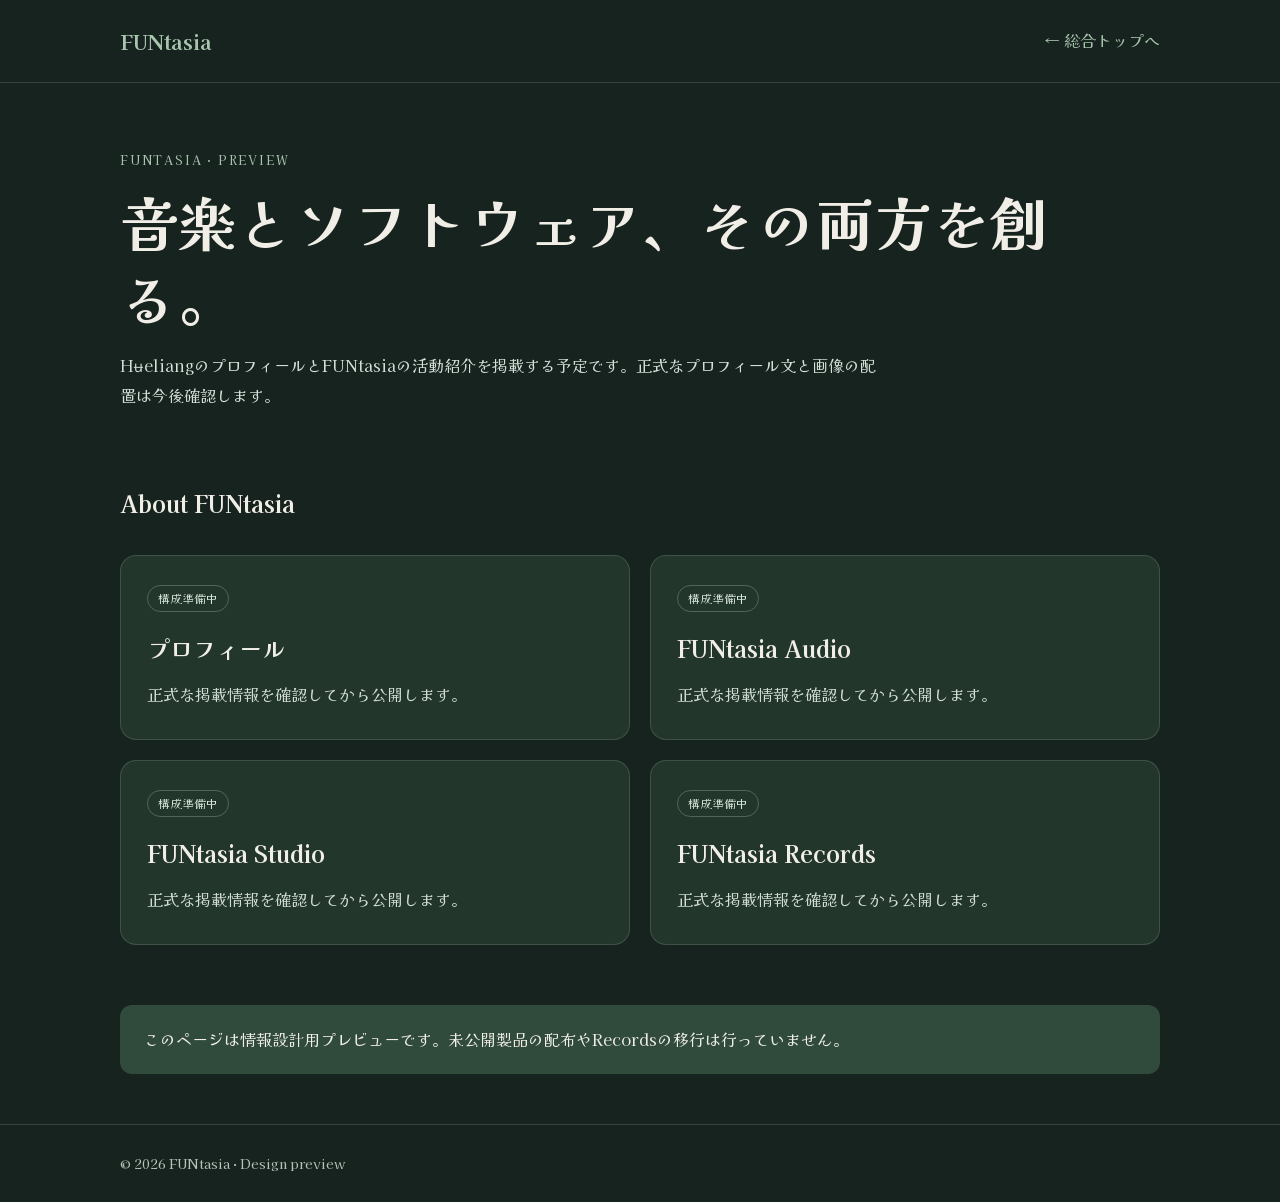
==== about/index.html @ 9b8a4b94 "feat: scaffold about section preview" ====
<!doctype html><html lang="ja"><head><meta charset="utf-8"><meta name="viewport" content="width=device-width,initial-scale=1"><meta name="robots" content="noindex,nofollow"><meta name="theme-color" content="#17231f"><title>About FUNtasia | FUNtasia Preview</title><meta name="description" content="HʉeliangのプロフィールとFUNtasiaの活動紹介を掲載する予定です。正式なプロフィール文と画像の配置は今後確認します。"><link rel="stylesheet" href="../sections.css"></head><body><header class="top"><div class="wrap"><a class="brand" href="../">FUNtasia</a><a class="back" href="../">← 総合トップへ</a></div></header><main class="wrap"><section class="hero"><div class="eyebrow">FUNtasia · Preview</div><h1>音楽とソフトウェア、その両方を創る。</h1><p class="lead">HʉeliangのプロフィールとFUNtasiaの活動紹介を掲載する予定です。正式なプロフィール文と画像の配置は今後確認します。</p></section><section><h2>About FUNtasia</h2><div class="grid"><article class="card"><span class="status">構成準備中</span><h2>プロフィール</h2><p>正式な掲載情報を確認してから公開します。</p></article><article class="card"><span class="status">構成準備中</span><h2>FUNtasia Audio</h2><p>正式な掲載情報を確認してから公開します。</p></article><article class="card"><span class="status">構成準備中</span><h2>FUNtasia Studio</h2><p>正式な掲載情報を確認してから公開します。</p></article><article class="card"><span class="status">構成準備中</span><h2>FUNtasia Records</h2><p>正式な掲載情報を確認してから公開します。</p></article></div></section><aside class="notice">このページは情報設計用プレビューです。未公開製品の配布やRecordsの移行は行っていません。</aside></main><footer class="footer"><div class="wrap">© 2026 FUNtasia · Design preview</div></footer></body></html>
---- sections.css ----
@import url('https://fonts.googleapis.com/css2?family=Kaisei+Opti:wght@400;500;700&display=swap');
:root{color-scheme:dark;--bg:#17231f;--panel:#23362c;--sage:#a8c5ae;--text:#f0eee6}
*{box-sizing:border-box}body{margin:0;background:var(--bg);color:var(--text);font-family:"Kaisei Opti",Georgia,serif;line-height:1.85}a{color:var(--sage)}.wrap{width:min(1040px,calc(100% - 36px));margin:auto}.top{padding:22px 0;border-bottom:1px solid #a8c5ae33}.top .wrap{display:flex;justify-content:space-between;align-items:center;gap:16px;flex-wrap:wrap}.brand{font-weight:700;font-size:1.3rem;text-decoration:none}.back{text-decoration:none}.hero{padding:66px 0 36px}.eyebrow{color:var(--sage);letter-spacing:.15em;text-transform:uppercase;font-size:.75rem}h1{font-size:clamp(2rem,5vw,3.6rem);line-height:1.3;margin:12px 0 18px}h2{font-size:1.45rem}.lead{max-width:760px;color:#d4dfd6}.grid{display:grid;grid-template-columns:repeat(2,minmax(0,1fr));gap:20px;margin:30px 0 60px}.card{background:var(--panel);border:1px solid #a8c5ae33;border-radius:16px;padding:26px;min-height:185px}.card h2{margin:0 0 10px}.card p{margin:0;color:#d1ddd3}.status{display:inline-block;font-size:.72rem;color:#d6e5d8;border:1px solid #a8c5ae55;border-radius:100px;padding:2px 10px;margin-bottom:15px}.notice{padding:20px 24px;background:#304b3c;border-radius:12px;margin-bottom:50px}.footer{padding:26px 0;border-top:1px solid #a8c5ae33;color:#b5c6b9;font-size:.85rem}@media(max-width:650px){.grid{grid-template-columns:1fr}.hero{padding-top:44px}}
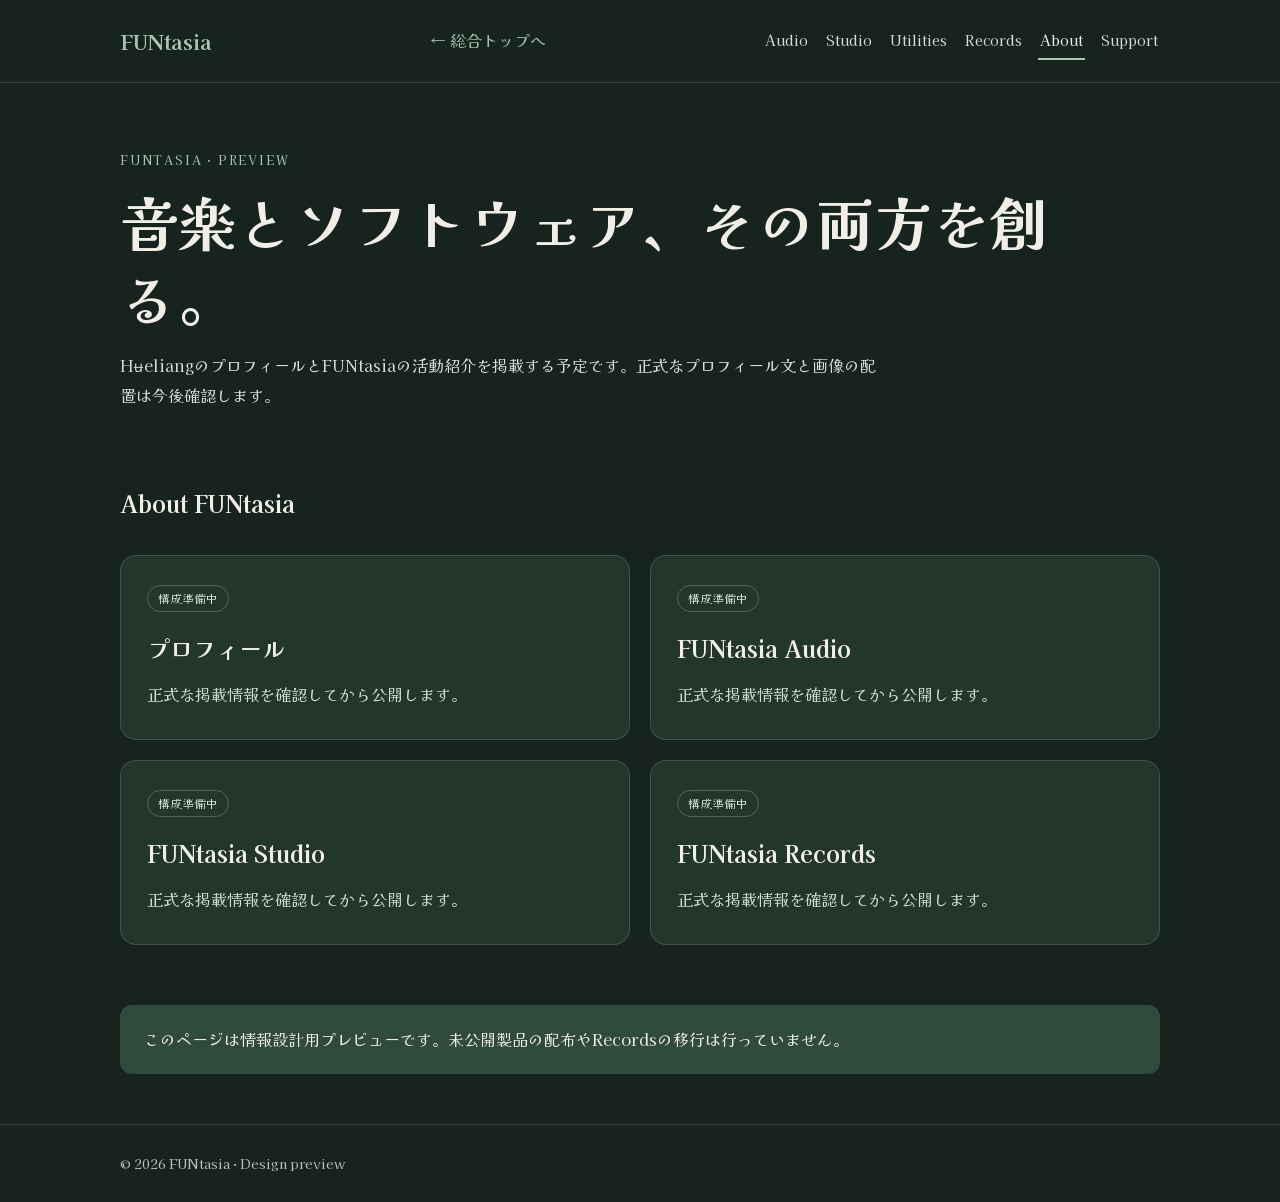
==== commit 05396b50: "feat: add shared navigation to about landing page" ====
--- a/about/index.html
+++ b/about/index.html
@@ -1 +1 @@
-<!doctype html><html lang="ja"><head><meta charset="utf-8"><meta name="viewport" content="width=device-width,initial-scale=1"><meta name="robots" content="noindex,nofollow"><meta name="theme-color" content="#17231f"><title>About FUNtasia | FUNtasia Preview</title><meta name="description" content="HʉeliangのプロフィールとFUNtasiaの活動紹介を掲載する予定です。正式なプロフィール文と画像の配置は今後確認します。"><link rel="stylesheet" href="../sections.css"></head><body><header class="top"><div class="wrap"><a class="brand" href="../">FUNtasia</a><a class="back" href="../">← 総合トップへ</a></div></header><main class="wrap"><section class="hero"><div class="eyebrow">FUNtasia · Preview</div><h1>音楽とソフトウェア、その両方を創る。</h1><p class="lead">HʉeliangのプロフィールとFUNtasiaの活動紹介を掲載する予定です。正式なプロフィール文と画像の配置は今後確認します。</p></section><section><h2>About FUNtasia</h2><div class="grid"><article class="card"><span class="status">構成準備中</span><h2>プロフィール</h2><p>正式な掲載情報を確認してから公開します。</p></article><article class="card"><span class="status">構成準備中</span><h2>FUNtasia Audio</h2><p>正式な掲載情報を確認してから公開します。</p></article><article class="card"><span class="status">構成準備中</span><h2>FUNtasia Studio</h2><p>正式な掲載情報を確認してから公開します。</p></article><article class="card"><span class="status">構成準備中</span><h2>FUNtasia Records</h2><p>正式な掲載情報を確認してから公開します。</p></article></div></section><aside class="notice">このページは情報設計用プレビューです。未公開製品の配布やRecordsの移行は行っていません。</aside></main><footer class="footer"><div class="wrap">© 2026 FUNtasia · Design preview</div></footer></body></html>+<!doctype html><html lang="ja"><head><meta charset="utf-8"><meta name="viewport" content="width=device-width,initial-scale=1"><meta name="robots" content="noindex,nofollow"><meta name="theme-color" content="#17231f"><title>About FUNtasia | FUNtasia Preview</title><meta name="description" content="HʉeliangのプロフィールとFUNtasiaの活動紹介を掲載する予定です。正式なプロフィール文と画像の配置は今後確認します。"><link rel="stylesheet" href="../sections.css"></head><body><header class="top"><div class="wrap"><a class="brand" href="../">FUNtasia</a><a class="back" href="../">← 総合トップへ</a><nav class="site-nav" aria-label="サイト内ナビゲーション"><a href="../catalog/ja/">Audio</a><a href="../studio/">Studio</a><a href="../utilities/">Utilities</a><a href="../records/">Records</a><a href="./" aria-current="page">About</a><a href="../support/">Support</a></nav></div></header><main class="wrap"><section class="hero"><div class="eyebrow">FUNtasia · Preview</div><h1>音楽とソフトウェア、その両方を創る。</h1><p class="lead">HʉeliangのプロフィールとFUNtasiaの活動紹介を掲載する予定です。正式なプロフィール文と画像の配置は今後確認します。</p></section><section><h2>About FUNtasia</h2><div class="grid"><article class="card"><span class="status">構成準備中</span><h2>プロフィール</h2><p>正式な掲載情報を確認してから公開します。</p></article><article class="card"><span class="status">構成準備中</span><h2>FUNtasia Audio</h2><p>正式な掲載情報を確認してから公開します。</p></article><article class="card"><span class="status">構成準備中</span><h2>FUNtasia Studio</h2><p>正式な掲載情報を確認してから公開します。</p></article><article class="card"><span class="status">構成準備中</span><h2>FUNtasia Records</h2><p>正式な掲載情報を確認してから公開します。</p></article></div></section><aside class="notice">このページは情報設計用プレビューです。未公開製品の配布やRecordsの移行は行っていません。</aside></main><footer class="footer"><div class="wrap">© 2026 FUNtasia · Design preview</div></footer></body></html>
--- a/sections.css
+++ b/sections.css
@@ -1,3 +1,6 @@
 @import url('https://fonts.googleapis.com/css2?family=Kaisei+Opti:wght@400;500;700&display=swap');
 :root{color-scheme:dark;--bg:#17231f;--panel:#23362c;--sage:#a8c5ae;--text:#f0eee6}
 *{box-sizing:border-box}body{margin:0;background:var(--bg);color:var(--text);font-family:"Kaisei Opti",Georgia,serif;line-height:1.85}a{color:var(--sage)}.wrap{width:min(1040px,calc(100% - 36px));margin:auto}.top{padding:22px 0;border-bottom:1px solid #a8c5ae33}.top .wrap{display:flex;justify-content:space-between;align-items:center;gap:16px;flex-wrap:wrap}.brand{font-weight:700;font-size:1.3rem;text-decoration:none}.back{text-decoration:none}.hero{padding:66px 0 36px}.eyebrow{color:var(--sage);letter-spacing:.15em;text-transform:uppercase;font-size:.75rem}h1{font-size:clamp(2rem,5vw,3.6rem);line-height:1.3;margin:12px 0 18px}h2{font-size:1.45rem}.lead{max-width:760px;color:#d4dfd6}.grid{display:grid;grid-template-columns:repeat(2,minmax(0,1fr));gap:20px;margin:30px 0 60px}.card{background:var(--panel);border:1px solid #a8c5ae33;border-radius:16px;padding:26px;min-height:185px}.card h2{margin:0 0 10px}.card p{margin:0;color:#d1ddd3}.status{display:inline-block;font-size:.72rem;color:#d6e5d8;border:1px solid #a8c5ae55;border-radius:100px;padding:2px 10px;margin-bottom:15px}.notice{padding:20px 24px;background:#304b3c;border-radius:12px;margin-bottom:50px}.footer{padding:26px 0;border-top:1px solid #a8c5ae33;color:#b5c6b9;font-size:.85rem}@media(max-width:650px){.grid{grid-template-columns:1fr}.hero{padding-top:44px}}
+
+/* Shared section navigation */
+.site-nav{display:flex;flex-wrap:wrap;gap:6px 14px;align-items:center}.site-nav a{color:#d4dfd6;text-decoration:none;font-size:.88rem;padding:5px 2px;border-bottom:2px solid transparent}.site-nav a:hover,.site-nav a:focus-visible{color:#f0eee6;border-bottom-color:#a8c5ae}.site-nav a[aria-current="page"]{color:#f0eee6;border-bottom-color:#a8c5ae}.site-nav a:focus-visible{outline:2px solid #a8c5ae;outline-offset:3px}.top .wrap{row-gap:12px}@media(max-width:700px){.top{padding:14px 0}.top .wrap{align-items:flex-start}.site-nav{width:100%;gap:4px 12px}.site-nav a{font-size:.82rem;padding:6px 0}.back{font-size:.8rem}}
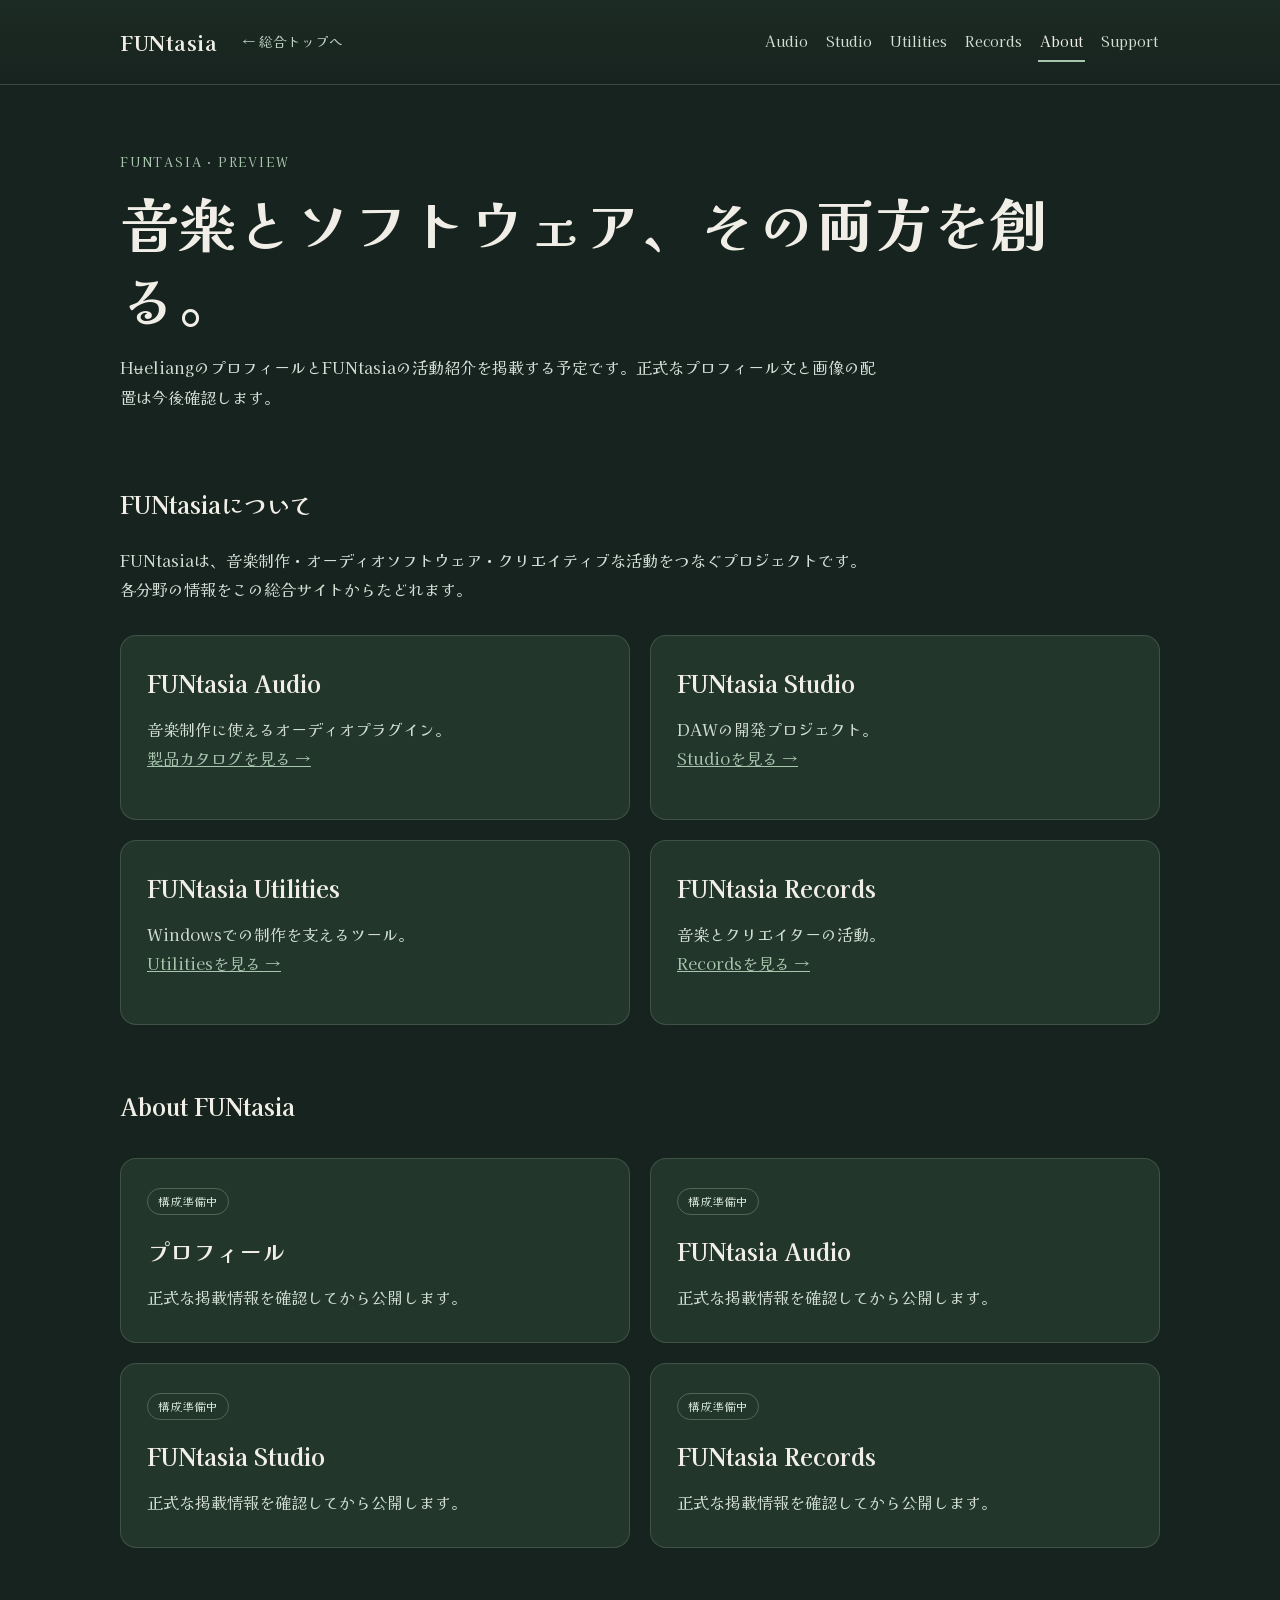
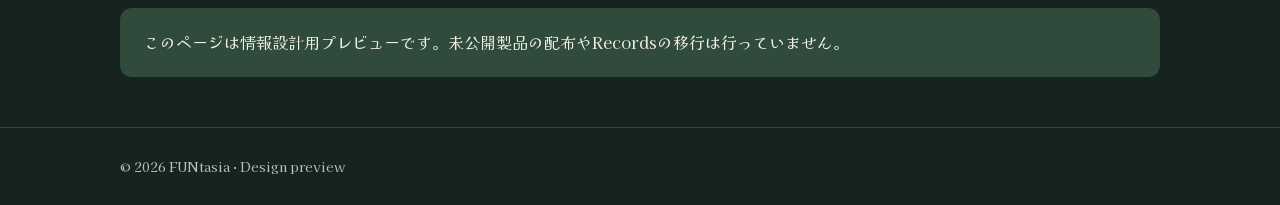
==== commit 22548522: "feat: connect About landing page to FUNtasia divisions" ====
--- a/about/index.html
+++ b/about/index.html
@@ -1 +1 @@
-<!doctype html><html lang="ja"><head><meta charset="utf-8"><meta name="viewport" content="width=device-width,initial-scale=1"><meta name="robots" content="noindex,nofollow"><meta name="theme-color" content="#17231f"><title>About FUNtasia | FUNtasia Preview</title><meta name="description" content="HʉeliangのプロフィールとFUNtasiaの活動紹介を掲載する予定です。正式なプロフィール文と画像の配置は今後確認します。"><link rel="stylesheet" href="../sections.css"></head><body><header class="top"><div class="wrap"><a class="brand" href="../">FUNtasia</a><a class="back" href="../">← 総合トップへ</a><nav class="site-nav" aria-label="サイト内ナビゲーション"><a href="../catalog/ja/">Audio</a><a href="../studio/">Studio</a><a href="../utilities/">Utilities</a><a href="../records/">Records</a><a href="./" aria-current="page">About</a><a href="../support/">Support</a></nav></div></header><main class="wrap"><section class="hero"><div class="eyebrow">FUNtasia · Preview</div><h1>音楽とソフトウェア、その両方を創る。</h1><p class="lead">HʉeliangのプロフィールとFUNtasiaの活動紹介を掲載する予定です。正式なプロフィール文と画像の配置は今後確認します。</p></section><section><h2>About FUNtasia</h2><div class="grid"><article class="card"><span class="status">構成準備中</span><h2>プロフィール</h2><p>正式な掲載情報を確認してから公開します。</p></article><article class="card"><span class="status">構成準備中</span><h2>FUNtasia Audio</h2><p>正式な掲載情報を確認してから公開します。</p></article><article class="card"><span class="status">構成準備中</span><h2>FUNtasia Studio</h2><p>正式な掲載情報を確認してから公開します。</p></article><article class="card"><span class="status">構成準備中</span><h2>FUNtasia Records</h2><p>正式な掲載情報を確認してから公開します。</p></article></div></section><aside class="notice">このページは情報設計用プレビューです。未公開製品の配布やRecordsの移行は行っていません。</aside></main><footer class="footer"><div class="wrap">© 2026 FUNtasia · Design preview</div></footer></body></html>+<!doctype html><html lang="ja"><head><meta charset="utf-8"><meta name="viewport" content="width=device-width,initial-scale=1"><meta name="robots" content="noindex,nofollow"><meta name="theme-color" content="#17231f"><title>About FUNtasia | FUNtasia Preview</title><meta name="description" content="HʉeliangのプロフィールとFUNtasiaの活動紹介を掲載する予定です。正式なプロフィール文と画像の配置は今後確認します。"><link rel="stylesheet" href="../sections.css"></head><body><header class="top"><div class="wrap"><a class="brand" href="../">FUNtasia</a><a class="back" href="../">← 総合トップへ</a><nav class="site-nav" aria-label="サイト内ナビゲーション"><a href="../catalog/ja/">Audio</a><a href="../studio/">Studio</a><a href="../utilities/">Utilities</a><a href="../records/">Records</a><a href="./" aria-current="page">About</a><a href="../support/">Support</a></nav></div></header><main class="wrap"><section class="hero"><div class="eyebrow">FUNtasia · Preview</div><h1>音楽とソフトウェア、その両方を創る。</h1><p class="lead">HʉeliangのプロフィールとFUNtasiaの活動紹介を掲載する予定です。正式なプロフィール文と画像の配置は今後確認します。</p></section><section><h2>FUNtasiaについて</h2><p class="lead">FUNtasiaは、音楽制作・オーディオソフトウェア・クリエイティブな活動をつなぐプロジェクトです。各分野の情報をこの総合サイトからたどれます。</p><div class="grid"><article class="card"><h2>FUNtasia Audio</h2><p>音楽制作に使えるオーディオプラグイン。</p><p><a href="../catalog/ja/">製品カタログを見る →</a></p></article><article class="card"><h2>FUNtasia Studio</h2><p>DAWの開発プロジェクト。</p><p><a href="../studio/">Studioを見る →</a></p></article><article class="card"><h2>FUNtasia Utilities</h2><p>Windowsでの制作を支えるツール。</p><p><a href="../utilities/">Utilitiesを見る →</a></p></article><article class="card"><h2>FUNtasia Records</h2><p>音楽とクリエイターの活動。</p><p><a href="../records/">Recordsを見る →</a></p></article></div></section><section><h2>About FUNtasia</h2><div class="grid"><article class="card"><span class="status">構成準備中</span><h2>プロフィール</h2><p>正式な掲載情報を確認してから公開します。</p></article><article class="card"><span class="status">構成準備中</span><h2>FUNtasia Audio</h2><p>正式な掲載情報を確認してから公開します。</p></article><article class="card"><span class="status">構成準備中</span><h2>FUNtasia Studio</h2><p>正式な掲載情報を確認してから公開します。</p></article><article class="card"><span class="status">構成準備中</span><h2>FUNtasia Records</h2><p>正式な掲載情報を確認してから公開します。</p></article></div></section><aside class="notice">このページは情報設計用プレビューです。未公開製品の配布やRecordsの移行は行っていません。</aside></main><footer class="footer"><div class="wrap">© 2026 FUNtasia · Design preview</div></footer></body></html>
--- a/sections.css
+++ b/sections.css
@@ -4,3 +4,10 @@
 
 /* Shared section navigation */
 .site-nav{display:flex;flex-wrap:wrap;gap:6px 14px;align-items:center}.site-nav a{color:#d4dfd6;text-decoration:none;font-size:.88rem;padding:5px 2px;border-bottom:2px solid transparent}.site-nav a:hover,.site-nav a:focus-visible{color:#f0eee6;border-bottom-color:#a8c5ae}.site-nav a[aria-current="page"]{color:#f0eee6;border-bottom-color:#a8c5ae}.site-nav a:focus-visible{outline:2px solid #a8c5ae;outline-offset:3px}.top .wrap{row-gap:12px}@media(max-width:700px){.top{padding:14px 0}.top .wrap{align-items:flex-start}.site-nav{width:100%;gap:4px 12px}.site-nav a{font-size:.82rem;padding:6px 0}.back{font-size:.8rem}}
+
+/* Consistent touch targets and accessible small-screen navigation */
+.site-nav a{display:inline-flex;align-items:center;min-height:40px;white-space:nowrap}.record-languages a{display:inline-flex;align-items:center;justify-content:center;min-width:34px;min-height:40px}.record-languages a:focus-visible{outline:2px solid var(--sage);outline-offset:2px;border-radius:4px}@media(max-width:700px){.site-nav{gap:2px 12px}.site-nav a{min-height:44px}.top .wrap{flex-direction:column;align-items:stretch}.brand{align-self:flex-start}.back{align-self:flex-start}.record-languages{text-align:left!important}}
+
+/* Refined header hierarchy */
+.top{background:linear-gradient(180deg,#1c2b23 0%,#17231f 100%)}.top .wrap{column-gap:24px}.top .brand{color:var(--text);letter-spacing:.035em;line-height:1.35}.top .brand:hover{color:var(--sage)}.top .back{color:#c1d3c5;font-size:.85rem;transition:color .15s ease}.top .back:hover{color:#fff}.site-nav{margin-left:auto}.site-nav a{transition:color .15s ease,border-color .15s ease}@media(max-width:700px){.site-nav{margin-left:0;border-top:1px solid #a8c5ae22;padding-top:8px}.top .wrap{gap:8px}}
+@media(prefers-reduced-motion:reduce){.top .back,.site-nav a{transition:none}}
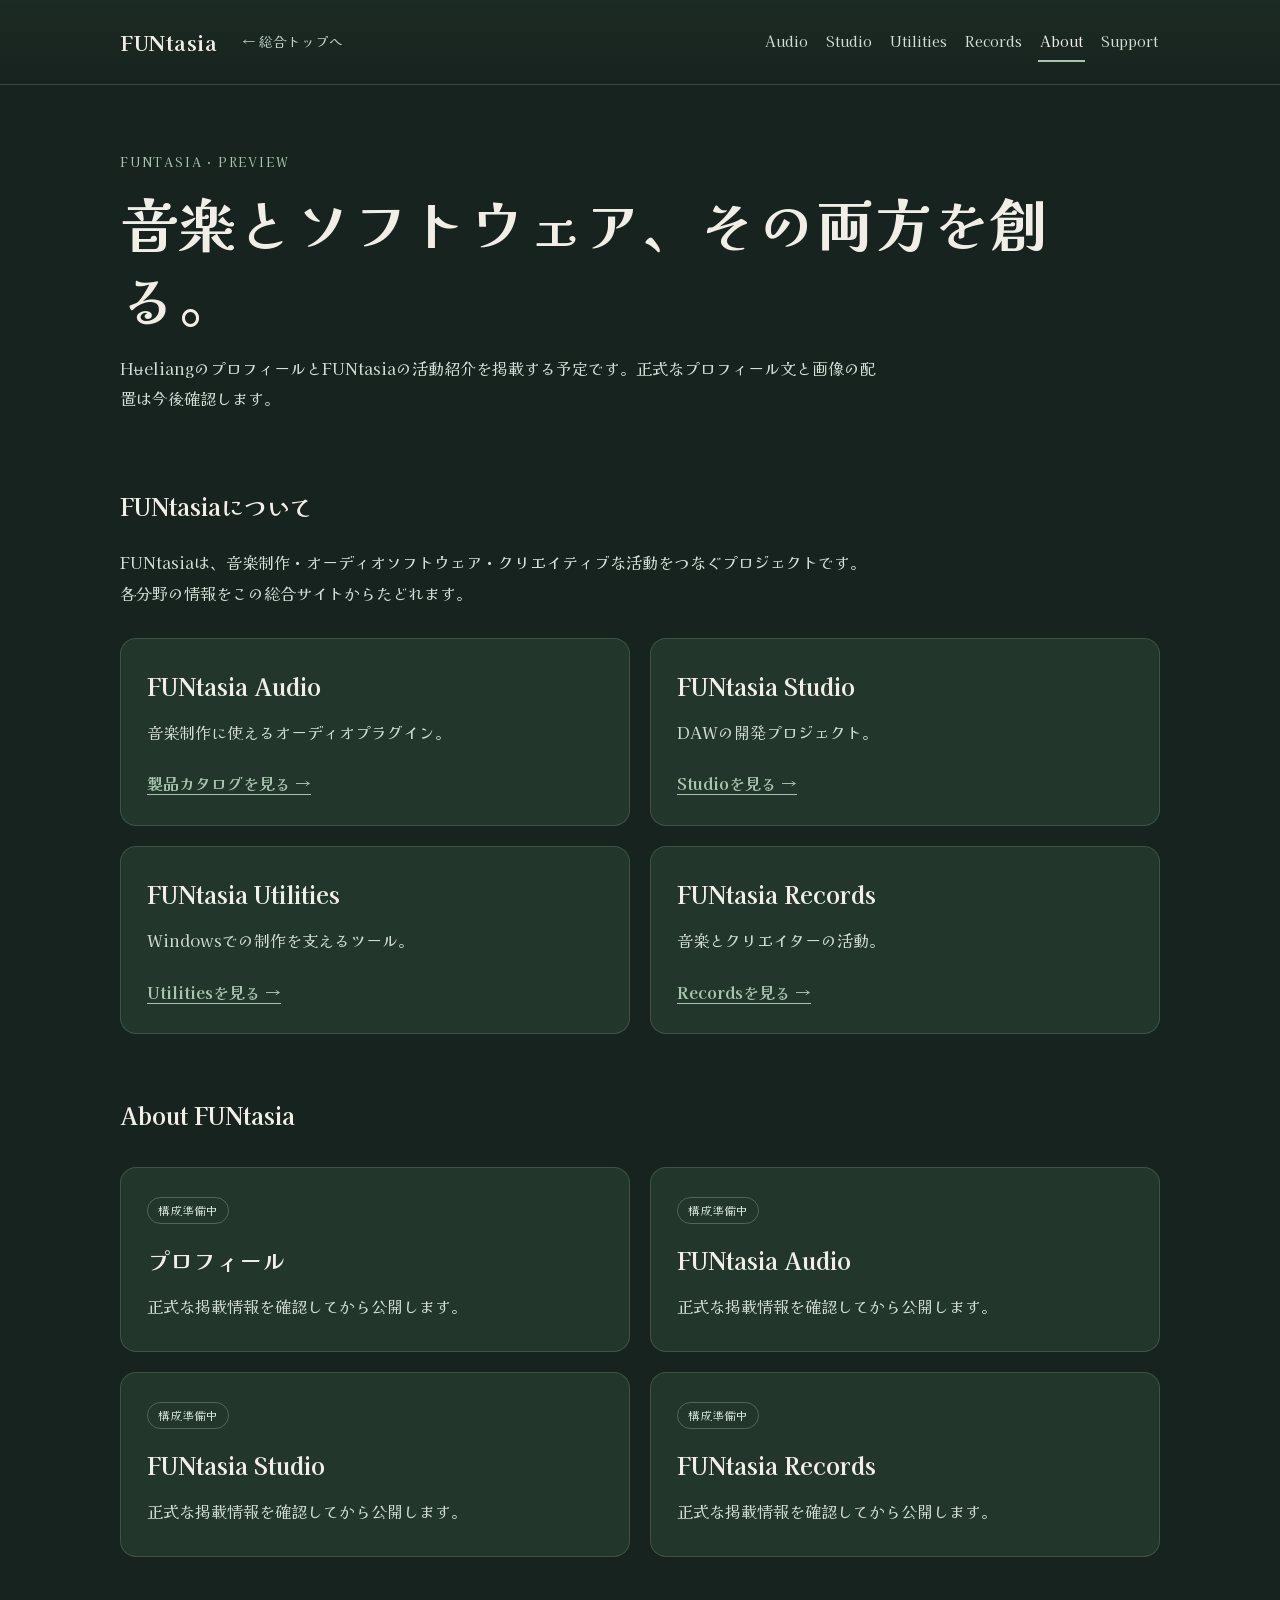
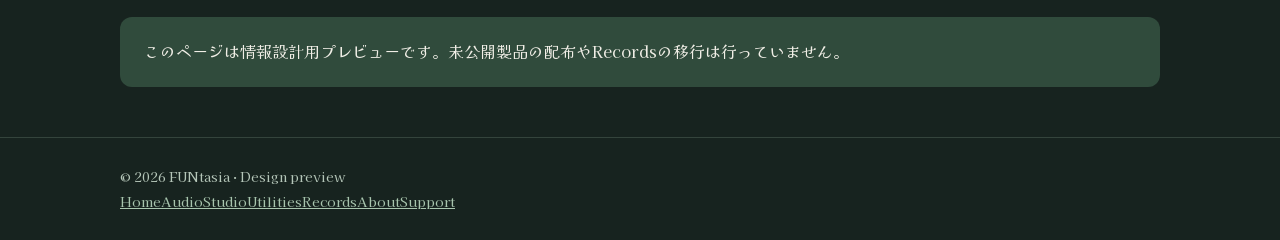
==== commit a1f01470: "feat: add shared footer navigation to about/index.html" ====
--- a/about/index.html
+++ b/about/index.html
@@ -1 +1 @@
-<!doctype html><html lang="ja"><head><meta charset="utf-8"><meta name="viewport" content="width=device-width,initial-scale=1"><meta name="robots" content="noindex,nofollow"><meta name="theme-color" content="#17231f"><title>About FUNtasia | FUNtasia Preview</title><meta name="description" content="HʉeliangのプロフィールとFUNtasiaの活動紹介を掲載する予定です。正式なプロフィール文と画像の配置は今後確認します。"><link rel="stylesheet" href="../sections.css"></head><body><header class="top"><div class="wrap"><a class="brand" href="../">FUNtasia</a><a class="back" href="../">← 総合トップへ</a><nav class="site-nav" aria-label="サイト内ナビゲーション"><a href="../catalog/ja/">Audio</a><a href="../studio/">Studio</a><a href="../utilities/">Utilities</a><a href="../records/">Records</a><a href="./" aria-current="page">About</a><a href="../support/">Support</a></nav></div></header><main class="wrap"><section class="hero"><div class="eyebrow">FUNtasia · Preview</div><h1>音楽とソフトウェア、その両方を創る。</h1><p class="lead">HʉeliangのプロフィールとFUNtasiaの活動紹介を掲載する予定です。正式なプロフィール文と画像の配置は今後確認します。</p></section><section><h2>FUNtasiaについて</h2><p class="lead">FUNtasiaは、音楽制作・オーディオソフトウェア・クリエイティブな活動をつなぐプロジェクトです。各分野の情報をこの総合サイトからたどれます。</p><div class="grid"><article class="card"><h2>FUNtasia Audio</h2><p>音楽制作に使えるオーディオプラグイン。</p><p><a href="../catalog/ja/">製品カタログを見る →</a></p></article><article class="card"><h2>FUNtasia Studio</h2><p>DAWの開発プロジェクト。</p><p><a href="../studio/">Studioを見る →</a></p></article><article class="card"><h2>FUNtasia Utilities</h2><p>Windowsでの制作を支えるツール。</p><p><a href="../utilities/">Utilitiesを見る →</a></p></article><article class="card"><h2>FUNtasia Records</h2><p>音楽とクリエイターの活動。</p><p><a href="../records/">Recordsを見る →</a></p></article></div></section><section><h2>About FUNtasia</h2><div class="grid"><article class="card"><span class="status">構成準備中</span><h2>プロフィール</h2><p>正式な掲載情報を確認してから公開します。</p></article><article class="card"><span class="status">構成準備中</span><h2>FUNtasia Audio</h2><p>正式な掲載情報を確認してから公開します。</p></article><article class="card"><span class="status">構成準備中</span><h2>FUNtasia Studio</h2><p>正式な掲載情報を確認してから公開します。</p></article><article class="card"><span class="status">構成準備中</span><h2>FUNtasia Records</h2><p>正式な掲載情報を確認してから公開します。</p></article></div></section><aside class="notice">このページは情報設計用プレビューです。未公開製品の配布やRecordsの移行は行っていません。</aside></main><footer class="footer"><div class="wrap">© 2026 FUNtasia · Design preview</div></footer></body></html>+<!doctype html><html lang="ja"><head><meta charset="utf-8"><meta name="viewport" content="width=device-width,initial-scale=1"><meta name="robots" content="noindex,nofollow"><meta name="theme-color" content="#17231f"><title>About FUNtasia | FUNtasia Preview</title><meta name="description" content="HʉeliangのプロフィールとFUNtasiaの活動紹介を掲載する予定です。正式なプロフィール文と画像の配置は今後確認します。"><link rel="stylesheet" href="../sections.css"></head><body><header class="top"><div class="wrap"><a class="brand" href="../">FUNtasia</a><a class="back" href="../">← 総合トップへ</a><nav class="site-nav" aria-label="サイト内ナビゲーション"><a href="../catalog/ja/">Audio</a><a href="../studio/">Studio</a><a href="../utilities/">Utilities</a><a href="../records/">Records</a><a href="./" aria-current="page">About</a><a href="../support/">Support</a></nav></div></header><main class="wrap"><section class="hero"><div class="eyebrow">FUNtasia · Preview</div><h1>音楽とソフトウェア、その両方を創る。</h1><p class="lead">HʉeliangのプロフィールとFUNtasiaの活動紹介を掲載する予定です。正式なプロフィール文と画像の配置は今後確認します。</p></section><section><h2>FUNtasiaについて</h2><p class="lead">FUNtasiaは、音楽制作・オーディオソフトウェア・クリエイティブな活動をつなぐプロジェクトです。各分野の情報をこの総合サイトからたどれます。</p><div class="grid"><article class="card"><h2>FUNtasia Audio</h2><p>音楽制作に使えるオーディオプラグイン。</p><p><a href="../catalog/ja/">製品カタログを見る →</a></p></article><article class="card"><h2>FUNtasia Studio</h2><p>DAWの開発プロジェクト。</p><p><a href="../studio/">Studioを見る →</a></p></article><article class="card"><h2>FUNtasia Utilities</h2><p>Windowsでの制作を支えるツール。</p><p><a href="../utilities/">Utilitiesを見る →</a></p></article><article class="card"><h2>FUNtasia Records</h2><p>音楽とクリエイターの活動。</p><p><a href="../records/">Recordsを見る →</a></p></article></div></section><section><h2>About FUNtasia</h2><div class="grid"><article class="card"><span class="status">構成準備中</span><h2>プロフィール</h2><p>正式な掲載情報を確認してから公開します。</p></article><article class="card"><span class="status">構成準備中</span><h2>FUNtasia Audio</h2><p>正式な掲載情報を確認してから公開します。</p></article><article class="card"><span class="status">構成準備中</span><h2>FUNtasia Studio</h2><p>正式な掲載情報を確認してから公開します。</p></article><article class="card"><span class="status">構成準備中</span><h2>FUNtasia Records</h2><p>正式な掲載情報を確認してから公開します。</p></article></div></section><aside class="notice">このページは情報設計用プレビューです。未公開製品の配布やRecordsの移行は行っていません。</aside></main><footer class="footer"><div class="wrap"><div class="footer-inner"><span>© 2026 FUNtasia · Design preview</span><nav class="footer-links" aria-label="Footer navigation"><a href="../">Home</a><a href="../catalog/ja/">Audio</a><a href="../studio/">Studio</a><a href="../utilities/">Utilities</a><a href="../records/">Records</a><a href="../about/">About</a><a href="../support/">Support</a></nav></div></div></footer></body></html>
--- a/sections.css
+++ b/sections.css
@@ -11,3 +11,6 @@
 /* Refined header hierarchy */
 .top{background:linear-gradient(180deg,#1c2b23 0%,#17231f 100%)}.top .wrap{column-gap:24px}.top .brand{color:var(--text);letter-spacing:.035em;line-height:1.35}.top .brand:hover{color:var(--sage)}.top .back{color:#c1d3c5;font-size:.85rem;transition:color .15s ease}.top .back:hover{color:#fff}.site-nav{margin-left:auto}.site-nav a{transition:color .15s ease,border-color .15s ease}@media(max-width:700px){.site-nav{margin-left:0;border-top:1px solid #a8c5ae22;padding-top:8px}.top .wrap{gap:8px}}
 @media(prefers-reduced-motion:reduce){.top .back,.site-nav a{transition:none}}
+
+/* Shared card and link treatment across divisions */
+.card{transition:border-color .16s ease,background-color .16s ease}.card:hover{border-color:#a8c5ae77;background:#293e32}.card a{display:inline-block;margin-top:12px;text-underline-offset:4px;font-weight:700}.card a:hover,.card a:focus-visible{color:#fff}.card a:focus-visible,.brand:focus-visible,.back:focus-visible{outline:2px solid var(--sage);outline-offset:4px;border-radius:3px}.card p+p{margin-top:10px}.grid>.card{min-width:0}.lead{line-height:1.9}@media(max-width:650px){.card{padding:21px;min-height:0}.grid{gap:14px;margin:24px 0 42px}}@media(prefers-reduced-motion:reduce){.card{transition:none}}
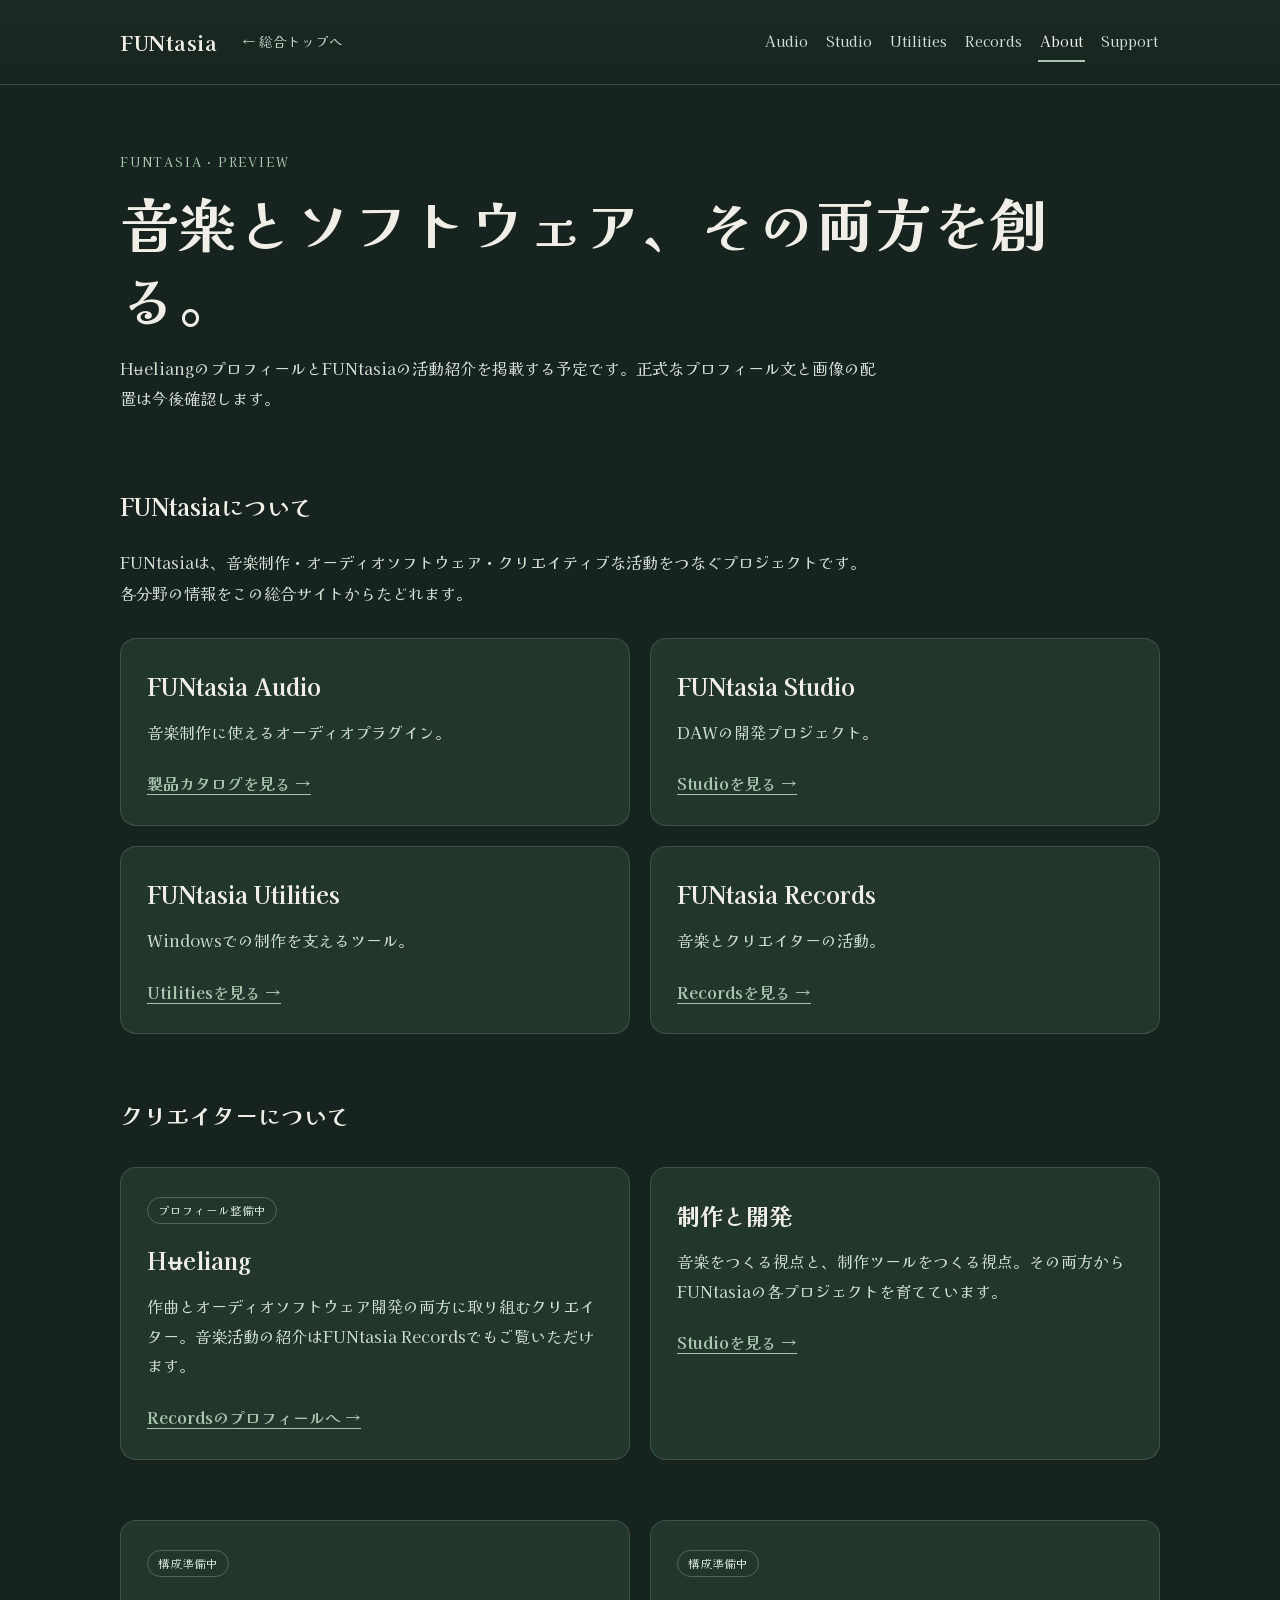
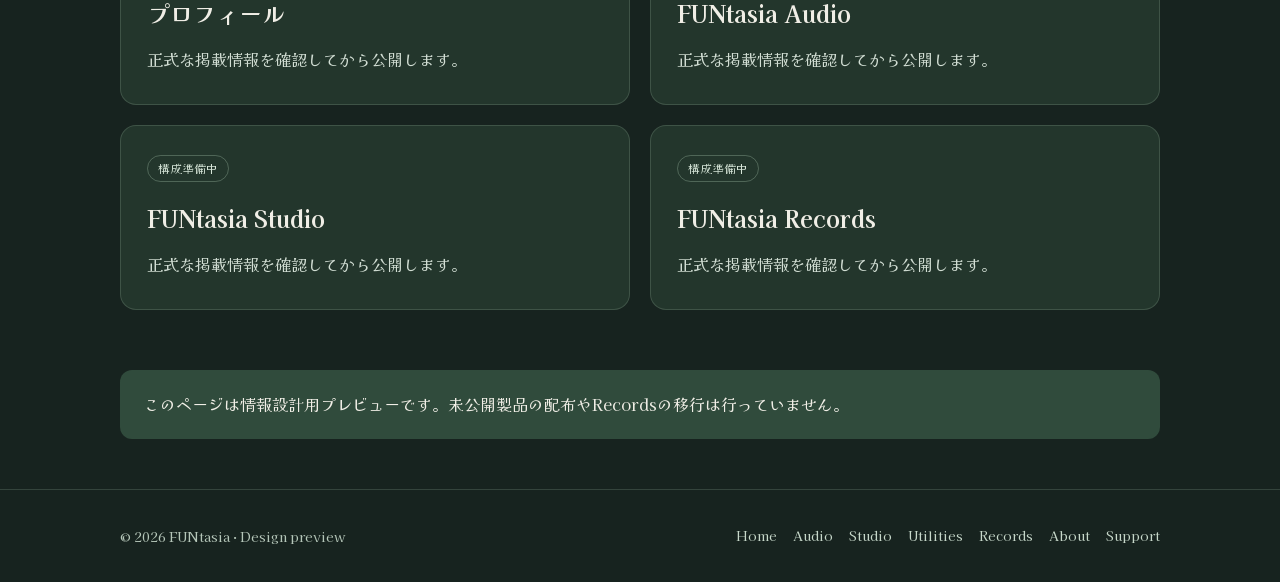
==== commit 834ce3ae: "content: replace generic placeholders with grounded about preview information" ====
--- a/about/index.html
+++ b/about/index.html
@@ -1 +1 @@
-<!doctype html><html lang="ja"><head><meta charset="utf-8"><meta name="viewport" content="width=device-width,initial-scale=1"><meta name="robots" content="noindex,nofollow"><meta name="theme-color" content="#17231f"><title>About FUNtasia | FUNtasia Preview</title><meta name="description" content="HʉeliangのプロフィールとFUNtasiaの活動紹介を掲載する予定です。正式なプロフィール文と画像の配置は今後確認します。"><link rel="stylesheet" href="../sections.css"></head><body><header class="top"><div class="wrap"><a class="brand" href="../">FUNtasia</a><a class="back" href="../">← 総合トップへ</a><nav class="site-nav" aria-label="サイト内ナビゲーション"><a href="../catalog/ja/">Audio</a><a href="../studio/">Studio</a><a href="../utilities/">Utilities</a><a href="../records/">Records</a><a href="./" aria-current="page">About</a><a href="../support/">Support</a></nav></div></header><main class="wrap"><section class="hero"><div class="eyebrow">FUNtasia · Preview</div><h1>音楽とソフトウェア、その両方を創る。</h1><p class="lead">HʉeliangのプロフィールとFUNtasiaの活動紹介を掲載する予定です。正式なプロフィール文と画像の配置は今後確認します。</p></section><section><h2>FUNtasiaについて</h2><p class="lead">FUNtasiaは、音楽制作・オーディオソフトウェア・クリエイティブな活動をつなぐプロジェクトです。各分野の情報をこの総合サイトからたどれます。</p><div class="grid"><article class="card"><h2>FUNtasia Audio</h2><p>音楽制作に使えるオーディオプラグイン。</p><p><a href="../catalog/ja/">製品カタログを見る →</a></p></article><article class="card"><h2>FUNtasia Studio</h2><p>DAWの開発プロジェクト。</p><p><a href="../studio/">Studioを見る →</a></p></article><article class="card"><h2>FUNtasia Utilities</h2><p>Windowsでの制作を支えるツール。</p><p><a href="../utilities/">Utilitiesを見る →</a></p></article><article class="card"><h2>FUNtasia Records</h2><p>音楽とクリエイターの活動。</p><p><a href="../records/">Recordsを見る →</a></p></article></div></section><section><h2>About FUNtasia</h2><div class="grid"><article class="card"><span class="status">構成準備中</span><h2>プロフィール</h2><p>正式な掲載情報を確認してから公開します。</p></article><article class="card"><span class="status">構成準備中</span><h2>FUNtasia Audio</h2><p>正式な掲載情報を確認してから公開します。</p></article><article class="card"><span class="status">構成準備中</span><h2>FUNtasia Studio</h2><p>正式な掲載情報を確認してから公開します。</p></article><article class="card"><span class="status">構成準備中</span><h2>FUNtasia Records</h2><p>正式な掲載情報を確認してから公開します。</p></article></div></section><aside class="notice">このページは情報設計用プレビューです。未公開製品の配布やRecordsの移行は行っていません。</aside></main><footer class="footer"><div class="wrap"><div class="footer-inner"><span>© 2026 FUNtasia · Design preview</span><nav class="footer-links" aria-label="Footer navigation"><a href="../">Home</a><a href="../catalog/ja/">Audio</a><a href="../studio/">Studio</a><a href="../utilities/">Utilities</a><a href="../records/">Records</a><a href="../about/">About</a><a href="../support/">Support</a></nav></div></div></footer></body></html>+<!doctype html><html lang="ja"><head><meta charset="utf-8"><meta name="viewport" content="width=device-width,initial-scale=1"><meta name="robots" content="noindex,nofollow"><meta name="theme-color" content="#17231f"><title>About FUNtasia | FUNtasia Preview</title><meta name="description" content="HʉeliangのプロフィールとFUNtasiaの活動紹介を掲載する予定です。正式なプロフィール文と画像の配置は今後確認します。"><link rel="stylesheet" href="../sections.css"></head><body><header class="top"><div class="wrap"><a class="brand" href="../">FUNtasia</a><a class="back" href="../">← 総合トップへ</a><nav class="site-nav" aria-label="サイト内ナビゲーション"><a href="../catalog/ja/">Audio</a><a href="../studio/">Studio</a><a href="../utilities/">Utilities</a><a href="../records/">Records</a><a href="./" aria-current="page">About</a><a href="../support/">Support</a></nav></div></header><main class="wrap"><section class="hero"><div class="eyebrow">FUNtasia · Preview</div><h1>音楽とソフトウェア、その両方を創る。</h1><p class="lead">HʉeliangのプロフィールとFUNtasiaの活動紹介を掲載する予定です。正式なプロフィール文と画像の配置は今後確認します。</p></section><section><h2>FUNtasiaについて</h2><p class="lead">FUNtasiaは、音楽制作・オーディオソフトウェア・クリエイティブな活動をつなぐプロジェクトです。各分野の情報をこの総合サイトからたどれます。</p><div class="grid"><article class="card"><h2>FUNtasia Audio</h2><p>音楽制作に使えるオーディオプラグイン。</p><p><a href="../catalog/ja/">製品カタログを見る →</a></p></article><article class="card"><h2>FUNtasia Studio</h2><p>DAWの開発プロジェクト。</p><p><a href="../studio/">Studioを見る →</a></p></article><article class="card"><h2>FUNtasia Utilities</h2><p>Windowsでの制作を支えるツール。</p><p><a href="../utilities/">Utilitiesを見る →</a></p></article><article class="card"><h2>FUNtasia Records</h2><p>音楽とクリエイターの活動。</p><p><a href="../records/">Recordsを見る →</a></p></article></div></section><section><h2>クリエイターについて</h2><div class="grid"><article class="card"><span class="status">プロフィール整備中</span><h2>Hʉeliang</h2><p>作曲とオーディオソフトウェア開発の両方に取り組むクリエイター。音楽活動の紹介はFUNtasia Recordsでもご覧いただけます。</p><p><a href="../records/">Recordsのプロフィールへ →</a></p></article><article class="card"><h2>制作と開発</h2><p>音楽をつくる視点と、制作ツールをつくる視点。その両方からFUNtasiaの各プロジェクトを育てています。</p><p><a href="../studio/">Studioを見る →</a></p></article></div></section><div class="grid"><article class="card"><span class="status">構成準備中</span><h2>プロフィール</h2><p>正式な掲載情報を確認してから公開します。</p></article><article class="card"><span class="status">構成準備中</span><h2>FUNtasia Audio</h2><p>正式な掲載情報を確認してから公開します。</p></article><article class="card"><span class="status">構成準備中</span><h2>FUNtasia Studio</h2><p>正式な掲載情報を確認してから公開します。</p></article><article class="card"><span class="status">構成準備中</span><h2>FUNtasia Records</h2><p>正式な掲載情報を確認してから公開します。</p></article></div></section><aside class="notice">このページは情報設計用プレビューです。未公開製品の配布やRecordsの移行は行っていません。</aside></main><footer class="footer"><div class="wrap"><div class="footer-inner"><span>© 2026 FUNtasia · Design preview</span><nav class="footer-links" aria-label="Footer navigation"><a href="../">Home</a><a href="../catalog/ja/">Audio</a><a href="../studio/">Studio</a><a href="../utilities/">Utilities</a><a href="../records/">Records</a><a href="../about/">About</a><a href="../support/">Support</a></nav></div></div></footer></body></html>
--- a/sections.css
+++ b/sections.css
@@ -14,3 +14,6 @@
 
 /* Shared card and link treatment across divisions */
 .card{transition:border-color .16s ease,background-color .16s ease}.card:hover{border-color:#a8c5ae77;background:#293e32}.card a{display:inline-block;margin-top:12px;text-underline-offset:4px;font-weight:700}.card a:hover,.card a:focus-visible{color:#fff}.card a:focus-visible,.brand:focus-visible,.back:focus-visible{outline:2px solid var(--sage);outline-offset:4px;border-radius:3px}.card p+p{margin-top:10px}.grid>.card{min-width:0}.lead{line-height:1.9}@media(max-width:650px){.card{padding:21px;min-height:0}.grid{gap:14px;margin:24px 0 42px}}@media(prefers-reduced-motion:reduce){.card{transition:none}}
+
+/* Shared responsive footer navigation */
+.footer-inner{display:flex;justify-content:space-between;align-items:center;flex-wrap:wrap;gap:12px 24px}.footer-links{display:flex;align-items:center;flex-wrap:wrap;gap:4px 16px}.footer-links a{color:#c7d8ca;text-decoration:none;display:inline-flex;align-items:center;min-height:40px;font-size:.82rem}.footer-links a:hover{text-decoration:underline;color:#fff}.footer-links a:focus-visible{outline:2px solid var(--sage);outline-offset:3px;border-radius:3px}@media(max-width:650px){.footer-inner{align-items:flex-start;flex-direction:column}.footer-links{gap:2px 14px}.footer-links a{min-height:44px}}
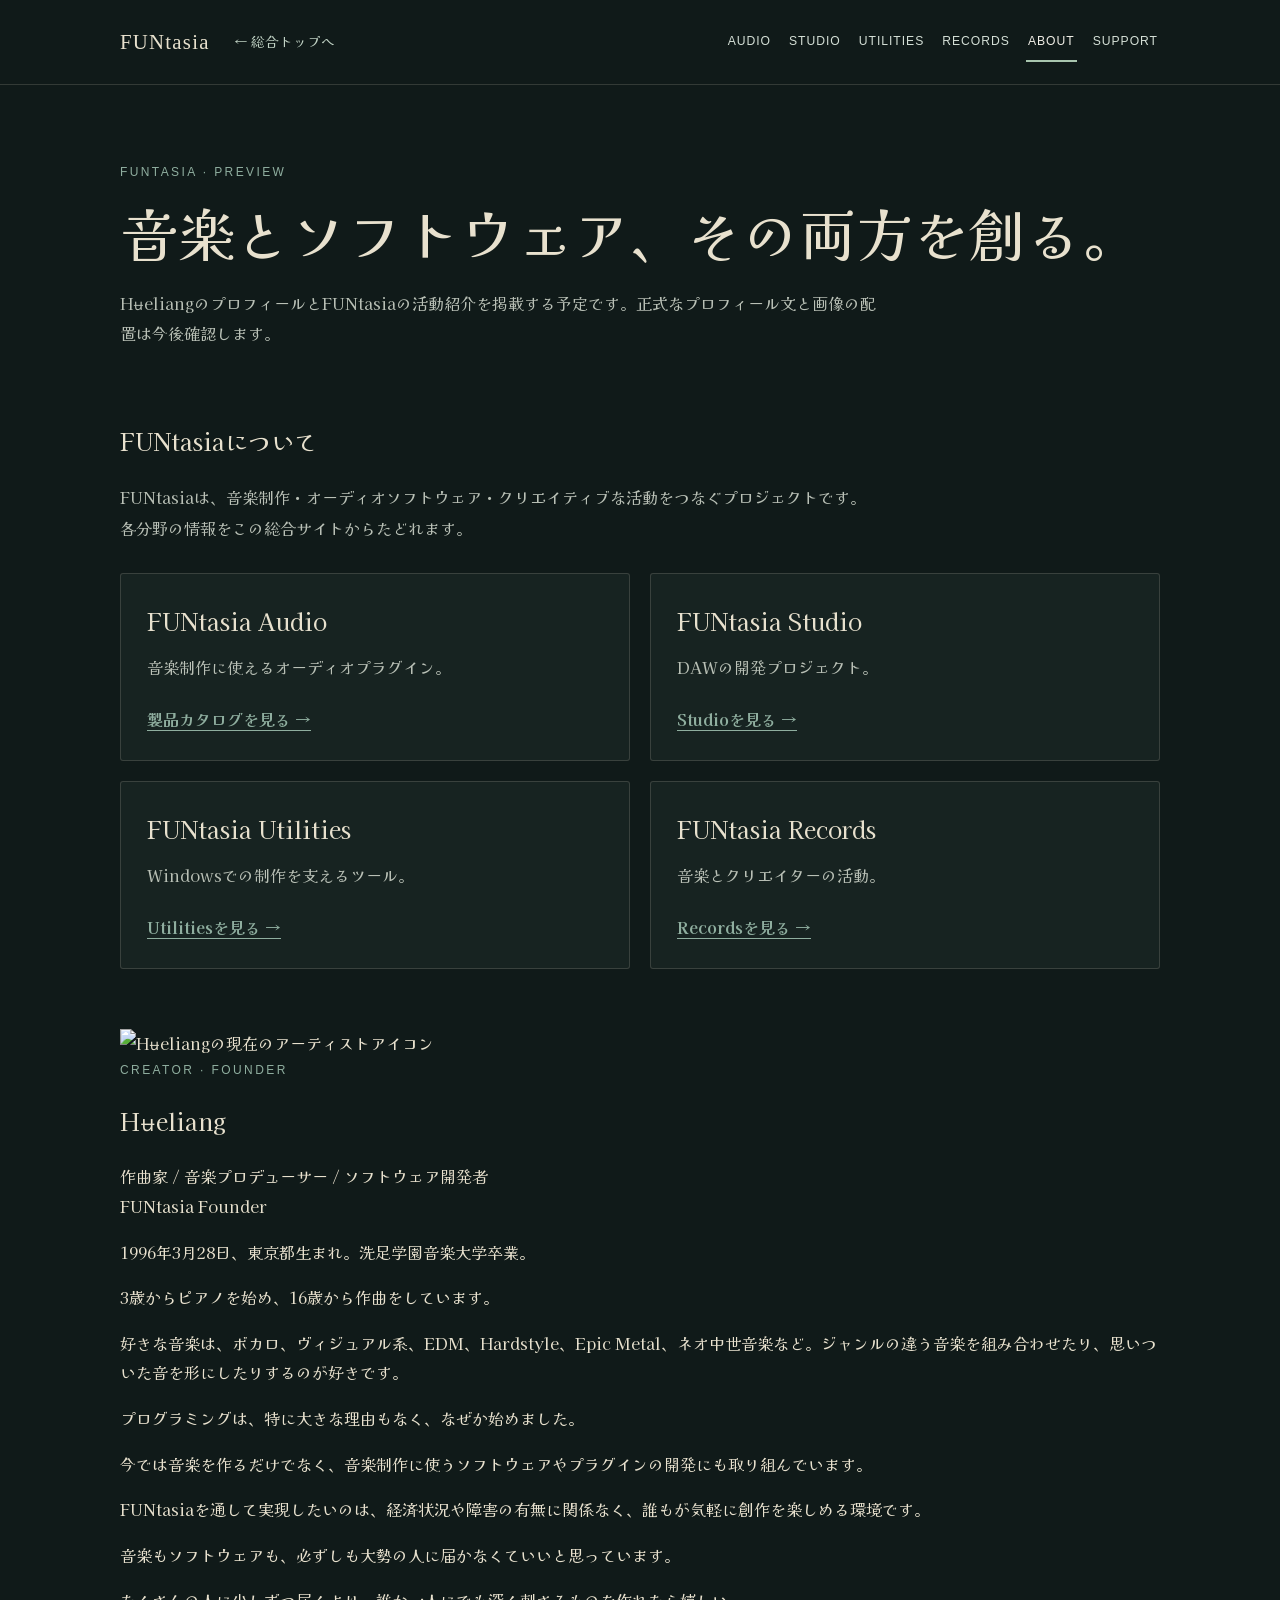
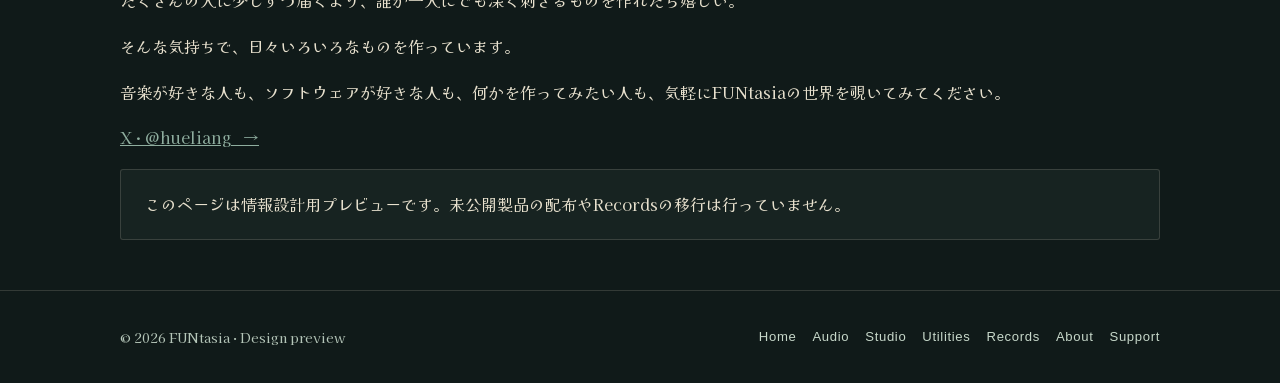
==== commit 1bebadc2: "content: publish approved Hueliang profile on About preview" ====
--- a/about/index.html
+++ b/about/index.html
@@ -1 +1 @@
-<!doctype html><html lang="ja"><head><meta charset="utf-8"><meta name="viewport" content="width=device-width,initial-scale=1"><meta name="robots" content="noindex,nofollow"><meta name="theme-color" content="#17231f"><title>About FUNtasia | FUNtasia Preview</title><meta name="description" content="HʉeliangのプロフィールとFUNtasiaの活動紹介を掲載する予定です。正式なプロフィール文と画像の配置は今後確認します。"><link rel="stylesheet" href="../sections.css"></head><body><header class="top"><div class="wrap"><a class="brand" href="../">FUNtasia</a><a class="back" href="../">← 総合トップへ</a><nav class="site-nav" aria-label="サイト内ナビゲーション"><a href="../catalog/ja/">Audio</a><a href="../studio/">Studio</a><a href="../utilities/">Utilities</a><a href="../records/">Records</a><a href="./" aria-current="page">About</a><a href="../support/">Support</a></nav></div></header><main class="wrap"><section class="hero"><div class="eyebrow">FUNtasia · Preview</div><h1>音楽とソフトウェア、その両方を創る。</h1><p class="lead">HʉeliangのプロフィールとFUNtasiaの活動紹介を掲載する予定です。正式なプロフィール文と画像の配置は今後確認します。</p></section><section><h2>FUNtasiaについて</h2><p class="lead">FUNtasiaは、音楽制作・オーディオソフトウェア・クリエイティブな活動をつなぐプロジェクトです。各分野の情報をこの総合サイトからたどれます。</p><div class="grid"><article class="card"><h2>FUNtasia Audio</h2><p>音楽制作に使えるオーディオプラグイン。</p><p><a href="../catalog/ja/">製品カタログを見る →</a></p></article><article class="card"><h2>FUNtasia Studio</h2><p>DAWの開発プロジェクト。</p><p><a href="../studio/">Studioを見る →</a></p></article><article class="card"><h2>FUNtasia Utilities</h2><p>Windowsでの制作を支えるツール。</p><p><a href="../utilities/">Utilitiesを見る →</a></p></article><article class="card"><h2>FUNtasia Records</h2><p>音楽とクリエイターの活動。</p><p><a href="../records/">Recordsを見る →</a></p></article></div></section><section><h2>クリエイターについて</h2><div class="grid"><article class="card"><span class="status">プロフィール整備中</span><h2>Hʉeliang</h2><p>作曲とオーディオソフトウェア開発の両方に取り組むクリエイター。音楽活動の紹介はFUNtasia Recordsでもご覧いただけます。</p><p><a href="../records/">Recordsのプロフィールへ →</a></p></article><article class="card"><h2>制作と開発</h2><p>音楽をつくる視点と、制作ツールをつくる視点。その両方からFUNtasiaの各プロジェクトを育てています。</p><p><a href="../studio/">Studioを見る →</a></p></article></div></section><div class="grid"><article class="card"><span class="status">構成準備中</span><h2>プロフィール</h2><p>正式な掲載情報を確認してから公開します。</p></article><article class="card"><span class="status">構成準備中</span><h2>FUNtasia Audio</h2><p>正式な掲載情報を確認してから公開します。</p></article><article class="card"><span class="status">構成準備中</span><h2>FUNtasia Studio</h2><p>正式な掲載情報を確認してから公開します。</p></article><article class="card"><span class="status">構成準備中</span><h2>FUNtasia Records</h2><p>正式な掲載情報を確認してから公開します。</p></article></div></section><aside class="notice">このページは情報設計用プレビューです。未公開製品の配布やRecordsの移行は行っていません。</aside></main><footer class="footer"><div class="wrap"><div class="footer-inner"><span>© 2026 FUNtasia · Design preview</span><nav class="footer-links" aria-label="Footer navigation"><a href="../">Home</a><a href="../catalog/ja/">Audio</a><a href="../studio/">Studio</a><a href="../utilities/">Utilities</a><a href="../records/">Records</a><a href="../about/">About</a><a href="../support/">Support</a></nav></div></div></footer></body></html>+<!doctype html><html lang="ja"><head><meta charset="utf-8"><meta name="viewport" content="width=device-width,initial-scale=1"><meta name="robots" content="noindex,nofollow"><meta name="theme-color" content="#17231f"><title>About FUNtasia | FUNtasia Preview</title><meta name="description" content="FUNtasiaをつくるHʉeliangの音楽、ソフトウェア開発、そして創作への思いをご紹介します。"><link rel="stylesheet" href="../sections.css"></head><body><header class="top"><div class="wrap"><a class="brand" href="../">FUNtasia</a><a class="back" href="../">← 総合トップへ</a><nav class="site-nav" aria-label="サイト内ナビゲーション"><a href="../catalog/ja/">Audio</a><a href="../studio/">Studio</a><a href="../utilities/">Utilities</a><a href="../records/">Records</a><a href="./" aria-current="page">About</a><a href="../support/">Support</a></nav></div></header><main class="wrap"><section class="hero"><div class="eyebrow">FUNtasia · Preview</div><h1>音楽とソフトウェア、その両方を創る。</h1><p class="lead">HʉeliangのプロフィールとFUNtasiaの活動紹介を掲載する予定です。正式なプロフィール文と画像の配置は今後確認します。</p></section><section><h2>FUNtasiaについて</h2><p class="lead">FUNtasiaは、音楽制作・オーディオソフトウェア・クリエイティブな活動をつなぐプロジェクトです。各分野の情報をこの総合サイトからたどれます。</p><div class="grid"><article class="card"><h2>FUNtasia Audio</h2><p>音楽制作に使えるオーディオプラグイン。</p><p><a href="../catalog/ja/">製品カタログを見る →</a></p></article><article class="card"><h2>FUNtasia Studio</h2><p>DAWの開発プロジェクト。</p><p><a href="../studio/">Studioを見る →</a></p></article><article class="card"><h2>FUNtasia Utilities</h2><p>Windowsでの制作を支えるツール。</p><p><a href="../utilities/">Utilitiesを見る →</a></p></article><article class="card"><h2>FUNtasia Records</h2><p>音楽とクリエイターの活動。</p><p><a href="../records/">Recordsを見る →</a></p></article></div></section><section class="profile-section" aria-labelledby="profile-title"><div class="profile-heading"><img class="profile-avatar" src="https://infofuntasiarecords-tech.github.io/funtasia-records/hueliang.png" alt="Hʉeliangの現在のアーティストアイコン" width="112" height="112"><div><div class="eyebrow">Creator · Founder</div><h2 id="profile-title">Hʉeliang</h2><p class="profile-role">作曲家 / 音楽プロデューサー / ソフトウェア開発者<br>FUNtasia Founder</p></div></div><div class="profile-copy"><p>1996年3月28日、東京都生まれ。洗足学園音楽大学卒業。</p><p>3歳からピアノを始め、16歳から作曲をしています。</p><p>好きな音楽は、ボカロ、ヴィジュアル系、EDM、Hardstyle、Epic Metal、ネオ中世音楽など。ジャンルの違う音楽を組み合わせたり、思いついた音を形にしたりするのが好きです。</p><p>プログラミングは、特に大きな理由もなく、なぜか始めました。</p><p>今では音楽を作るだけでなく、音楽制作に使うソフトウェアやプラグインの開発にも取り組んでいます。</p><p>FUNtasiaを通して実現したいのは、経済状況や障害の有無に関係なく、誰もが気軽に創作を楽しめる環境です。</p><p>音楽もソフトウェアも、必ずしも大勢の人に届かなくていいと思っています。</p><p>たくさんの人に少しずつ届くより、誰か一人にでも深く刺さるものを作れたら嬉しい。</p><p>そんな気持ちで、日々いろいろなものを作っています。</p><p>音楽が好きな人も、ソフトウェアが好きな人も、何かを作ってみたい人も、気軽にFUNtasiaの世界を覗いてみてください。</p><p class="profile-social"><a href="https://x.com/hueliang_" target="_blank" rel="noopener noreferrer">X · @hueliang_ →</a></p></div></section><aside class="notice">このページは情報設計用プレビューです。未公開製品の配布やRecordsの移行は行っていません。</aside></main><footer class="footer"><div class="wrap"><div class="footer-inner"><span>© 2026 FUNtasia · Design preview</span><nav class="footer-links" aria-label="Footer navigation"><a href="../">Home</a><a href="../catalog/ja/">Audio</a><a href="../studio/">Studio</a><a href="../utilities/">Utilities</a><a href="../records/">Records</a><a href="../about/">About</a><a href="../support/">Support</a></nav></div></div></footer></body></html>
--- a/sections.css
+++ b/sections.css
@@ -17,3 +17,11 @@
 
 /* Shared responsive footer navigation */
 .footer-inner{display:flex;justify-content:space-between;align-items:center;flex-wrap:wrap;gap:12px 24px}.footer-links{display:flex;align-items:center;flex-wrap:wrap;gap:4px 16px}.footer-links a{color:#c7d8ca;text-decoration:none;display:inline-flex;align-items:center;min-height:40px;font-size:.82rem}.footer-links a:hover{text-decoration:underline;color:#fff}.footer-links a:focus-visible{outline:2px solid var(--sage);outline-offset:3px;border-radius:3px}@media(max-width:650px){.footer-inner{align-items:flex-start;flex-direction:column}.footer-links{gap:2px 14px}.footer-links a{min-height:44px}}
+
+
+/* Editorial refinement shared with the original FUNtasia Audio site */
+:root{--bg:#101a19;--panel:#1d2c29;--sage:#8fae9f;--text:#e8e1ce}
+body{background:var(--bg);color:var(--text)}.top{background:#101a19;border-bottom-color:rgba(232,225,206,.16)}.top .brand{font-weight:500;letter-spacing:.06em}.site-nav a{font-family:Arial,sans-serif;font-size:.76rem;letter-spacing:.08em;text-transform:uppercase}.hero{padding-top:76px}.eyebrow{font-family:Arial,sans-serif;font-weight:500;letter-spacing:.2em}h1,h2{font-weight:400}h1{letter-spacing:-.025em}.lead{color:#b9c0b6}
+.card{background:#172321;border-radius:3px;border-color:rgba(232,225,206,.16)}.card:hover{background:#1d2c29;border-color:rgba(143,174,159,.6)}.card h2{font-weight:400}.card p{color:#b9c0b6}.status{border-radius:2px;font-family:Arial,sans-serif;letter-spacing:.06em;text-transform:uppercase;color:#b9cabe;border-color:rgba(143,174,159,.35)}.notice{background:#172321;border:1px solid rgba(232,225,206,.16);border-radius:3px}.footer{border-top-color:rgba(232,225,206,.16)}.footer-links a{font-family:Arial,sans-serif;letter-spacing:.05em}
+.records-hero{border-radius:3px!important}.links a{border-radius:2px!important}
+@media(max-width:650px){.hero{padding-top:52px}}
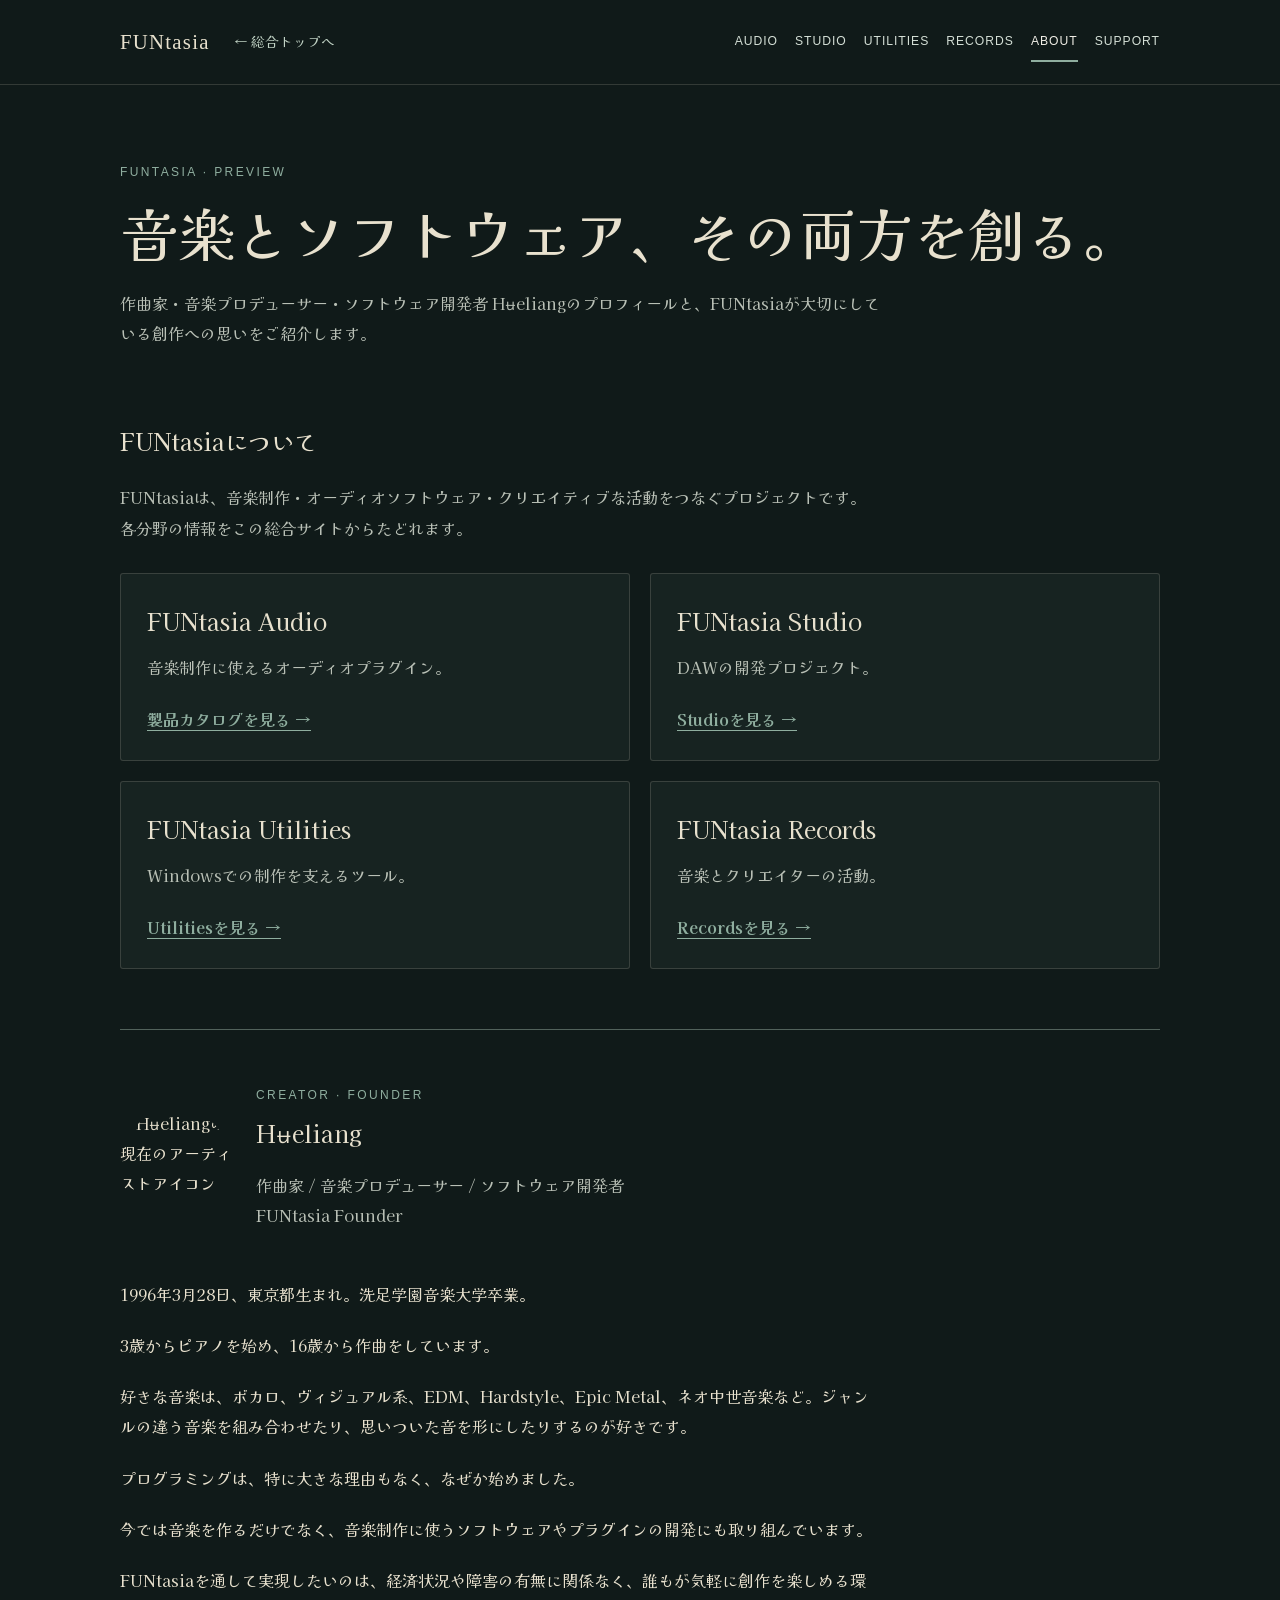
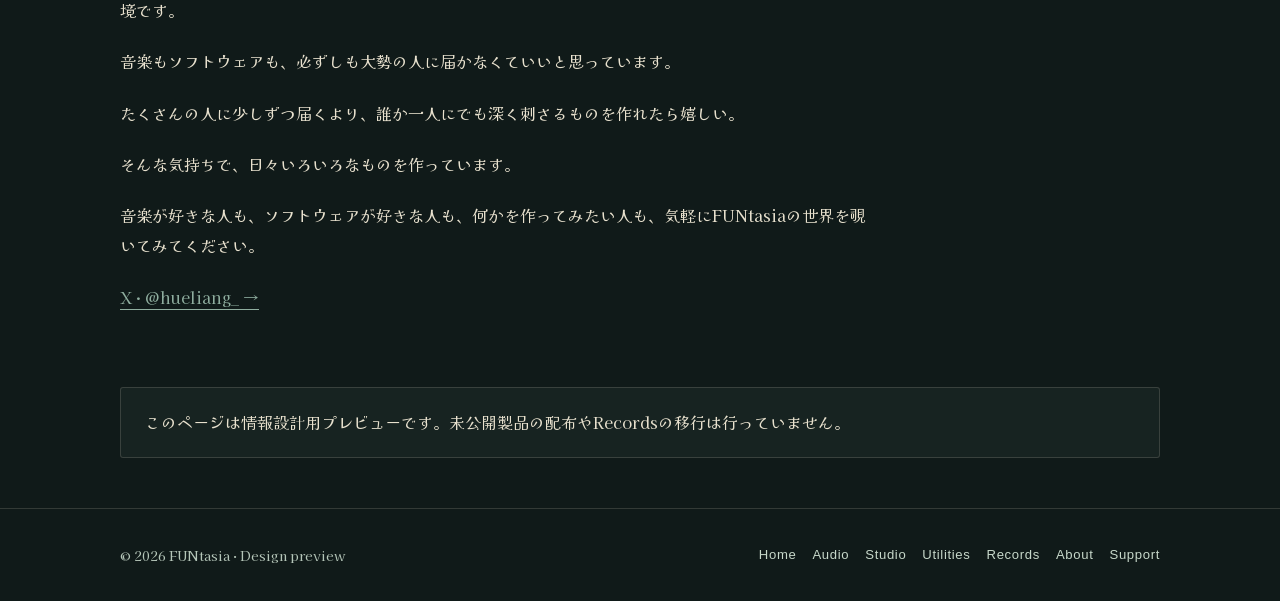
==== commit ab7b73fb: "content: correct stale profile copy and Session Note product name" ====
--- a/about/index.html
+++ b/about/index.html
@@ -1 +1 @@
-<!doctype html><html lang="ja"><head><meta charset="utf-8"><meta name="viewport" content="width=device-width,initial-scale=1"><meta name="robots" content="noindex,nofollow"><meta name="theme-color" content="#17231f"><title>About FUNtasia | FUNtasia Preview</title><meta name="description" content="FUNtasiaをつくるHʉeliangの音楽、ソフトウェア開発、そして創作への思いをご紹介します。"><link rel="stylesheet" href="../sections.css"></head><body><header class="top"><div class="wrap"><a class="brand" href="../">FUNtasia</a><a class="back" href="../">← 総合トップへ</a><nav class="site-nav" aria-label="サイト内ナビゲーション"><a href="../catalog/ja/">Audio</a><a href="../studio/">Studio</a><a href="../utilities/">Utilities</a><a href="../records/">Records</a><a href="./" aria-current="page">About</a><a href="../support/">Support</a></nav></div></header><main class="wrap"><section class="hero"><div class="eyebrow">FUNtasia · Preview</div><h1>音楽とソフトウェア、その両方を創る。</h1><p class="lead">HʉeliangのプロフィールとFUNtasiaの活動紹介を掲載する予定です。正式なプロフィール文と画像の配置は今後確認します。</p></section><section><h2>FUNtasiaについて</h2><p class="lead">FUNtasiaは、音楽制作・オーディオソフトウェア・クリエイティブな活動をつなぐプロジェクトです。各分野の情報をこの総合サイトからたどれます。</p><div class="grid"><article class="card"><h2>FUNtasia Audio</h2><p>音楽制作に使えるオーディオプラグイン。</p><p><a href="../catalog/ja/">製品カタログを見る →</a></p></article><article class="card"><h2>FUNtasia Studio</h2><p>DAWの開発プロジェクト。</p><p><a href="../studio/">Studioを見る →</a></p></article><article class="card"><h2>FUNtasia Utilities</h2><p>Windowsでの制作を支えるツール。</p><p><a href="../utilities/">Utilitiesを見る →</a></p></article><article class="card"><h2>FUNtasia Records</h2><p>音楽とクリエイターの活動。</p><p><a href="../records/">Recordsを見る →</a></p></article></div></section><section class="profile-section" aria-labelledby="profile-title"><div class="profile-heading"><img class="profile-avatar" src="https://infofuntasiarecords-tech.github.io/funtasia-records/hueliang.png" alt="Hʉeliangの現在のアーティストアイコン" width="112" height="112"><div><div class="eyebrow">Creator · Founder</div><h2 id="profile-title">Hʉeliang</h2><p class="profile-role">作曲家 / 音楽プロデューサー / ソフトウェア開発者<br>FUNtasia Founder</p></div></div><div class="profile-copy"><p>1996年3月28日、東京都生まれ。洗足学園音楽大学卒業。</p><p>3歳からピアノを始め、16歳から作曲をしています。</p><p>好きな音楽は、ボカロ、ヴィジュアル系、EDM、Hardstyle、Epic Metal、ネオ中世音楽など。ジャンルの違う音楽を組み合わせたり、思いついた音を形にしたりするのが好きです。</p><p>プログラミングは、特に大きな理由もなく、なぜか始めました。</p><p>今では音楽を作るだけでなく、音楽制作に使うソフトウェアやプラグインの開発にも取り組んでいます。</p><p>FUNtasiaを通して実現したいのは、経済状況や障害の有無に関係なく、誰もが気軽に創作を楽しめる環境です。</p><p>音楽もソフトウェアも、必ずしも大勢の人に届かなくていいと思っています。</p><p>たくさんの人に少しずつ届くより、誰か一人にでも深く刺さるものを作れたら嬉しい。</p><p>そんな気持ちで、日々いろいろなものを作っています。</p><p>音楽が好きな人も、ソフトウェアが好きな人も、何かを作ってみたい人も、気軽にFUNtasiaの世界を覗いてみてください。</p><p class="profile-social"><a href="https://x.com/hueliang_" target="_blank" rel="noopener noreferrer">X · @hueliang_ →</a></p></div></section><aside class="notice">このページは情報設計用プレビューです。未公開製品の配布やRecordsの移行は行っていません。</aside></main><footer class="footer"><div class="wrap"><div class="footer-inner"><span>© 2026 FUNtasia · Design preview</span><nav class="footer-links" aria-label="Footer navigation"><a href="../">Home</a><a href="../catalog/ja/">Audio</a><a href="../studio/">Studio</a><a href="../utilities/">Utilities</a><a href="../records/">Records</a><a href="../about/">About</a><a href="../support/">Support</a></nav></div></div></footer></body></html>+<!doctype html><html lang="ja"><head><meta charset="utf-8"><meta name="viewport" content="width=device-width,initial-scale=1"><meta name="robots" content="noindex,nofollow"><meta name="theme-color" content="#17231f"><title>About FUNtasia | FUNtasia Preview</title><meta name="description" content="FUNtasiaをつくるHʉeliangの音楽、ソフトウェア開発、そして創作への思いをご紹介します。"><link rel="stylesheet" href="../sections.css"></head><body><header class="top"><div class="wrap"><a class="brand" href="../">FUNtasia</a><a class="back" href="../">← 総合トップへ</a><nav class="site-nav" aria-label="サイト内ナビゲーション"><a href="../catalog/ja/">Audio</a><a href="../studio/">Studio</a><a href="../utilities/">Utilities</a><a href="../records/">Records</a><a href="./" aria-current="page">About</a><a href="../support/">Support</a></nav></div></header><main class="wrap"><section class="hero"><div class="eyebrow">FUNtasia · Preview</div><h1>音楽とソフトウェア、その両方を創る。</h1><p class="lead">作曲家・音楽プロデューサー・ソフトウェア開発者 Hʉeliangのプロフィールと、FUNtasiaが大切にしている創作への思いをご紹介します。</p></section><section><h2>FUNtasiaについて</h2><p class="lead">FUNtasiaは、音楽制作・オーディオソフトウェア・クリエイティブな活動をつなぐプロジェクトです。各分野の情報をこの総合サイトからたどれます。</p><div class="grid"><article class="card"><h2>FUNtasia Audio</h2><p>音楽制作に使えるオーディオプラグイン。</p><p><a href="../catalog/ja/">製品カタログを見る →</a></p></article><article class="card"><h2>FUNtasia Studio</h2><p>DAWの開発プロジェクト。</p><p><a href="../studio/">Studioを見る →</a></p></article><article class="card"><h2>FUNtasia Utilities</h2><p>Windowsでの制作を支えるツール。</p><p><a href="../utilities/">Utilitiesを見る →</a></p></article><article class="card"><h2>FUNtasia Records</h2><p>音楽とクリエイターの活動。</p><p><a href="../records/">Recordsを見る →</a></p></article></div></section><section class="profile-section" aria-labelledby="profile-title"><div class="profile-heading"><img class="profile-avatar" src="https://infofuntasiarecords-tech.github.io/funtasia-records/hueliang.png" alt="Hʉeliangの現在のアーティストアイコン" width="112" height="112"><div><div class="eyebrow">Creator · Founder</div><h2 id="profile-title">Hʉeliang</h2><p class="profile-role">作曲家 / 音楽プロデューサー / ソフトウェア開発者<br>FUNtasia Founder</p></div></div><div class="profile-copy"><p>1996年3月28日、東京都生まれ。洗足学園音楽大学卒業。</p><p>3歳からピアノを始め、16歳から作曲をしています。</p><p>好きな音楽は、ボカロ、ヴィジュアル系、EDM、Hardstyle、Epic Metal、ネオ中世音楽など。ジャンルの違う音楽を組み合わせたり、思いついた音を形にしたりするのが好きです。</p><p>プログラミングは、特に大きな理由もなく、なぜか始めました。</p><p>今では音楽を作るだけでなく、音楽制作に使うソフトウェアやプラグインの開発にも取り組んでいます。</p><p>FUNtasiaを通して実現したいのは、経済状況や障害の有無に関係なく、誰もが気軽に創作を楽しめる環境です。</p><p>音楽もソフトウェアも、必ずしも大勢の人に届かなくていいと思っています。</p><p>たくさんの人に少しずつ届くより、誰か一人にでも深く刺さるものを作れたら嬉しい。</p><p>そんな気持ちで、日々いろいろなものを作っています。</p><p>音楽が好きな人も、ソフトウェアが好きな人も、何かを作ってみたい人も、気軽にFUNtasiaの世界を覗いてみてください。</p><p class="profile-social"><a href="https://x.com/hueliang_" target="_blank" rel="noopener noreferrer">X · @hueliang_ →</a></p></div></section><aside class="notice">このページは情報設計用プレビューです。未公開製品の配布やRecordsの移行は行っていません。</aside></main><footer class="footer"><div class="wrap"><div class="footer-inner"><span>© 2026 FUNtasia · Design preview</span><nav class="footer-links" aria-label="Footer navigation"><a href="../">Home</a><a href="../catalog/ja/">Audio</a><a href="../studio/">Studio</a><a href="../utilities/">Utilities</a><a href="../records/">Records</a><a href="../about/">About</a><a href="../support/">Support</a></nav></div></div></footer></body></html>
--- a/sections.css
+++ b/sections.css
@@ -25,3 +25,8 @@
 .card{background:#172321;border-radius:3px;border-color:rgba(232,225,206,.16)}.card:hover{background:#1d2c29;border-color:rgba(143,174,159,.6)}.card h2{font-weight:400}.card p{color:#b9c0b6}.status{border-radius:2px;font-family:Arial,sans-serif;letter-spacing:.06em;text-transform:uppercase;color:#b9cabe;border-color:rgba(143,174,159,.35)}.notice{background:#172321;border:1px solid rgba(232,225,206,.16);border-radius:3px}.footer{border-top-color:rgba(232,225,206,.16)}.footer-links a{font-family:Arial,sans-serif;letter-spacing:.05em}
 .records-hero{border-radius:3px!important}.links a{border-radius:2px!important}
 @media(max-width:650px){.hero{padding-top:52px}}
+
+.profile-section{border-top:1px solid #52625b;padding:54px 0}.profile-heading{display:flex;align-items:center;gap:24px;margin-bottom:32px}.profile-avatar{width:112px;height:112px;object-fit:cover;border-radius:50%}.profile-heading h2{margin:6px 0}.profile-role{color:#b9c0b6}.profile-copy{max-width:760px}.profile-copy p{margin:0 0 1.3em;line-height:1.9}.profile-social a{text-underline-offset:5px}@media(max-width:520px){.profile-heading{gap:14px}.profile-avatar{width:76px;height:76px}.profile-role{font-size:.85rem}}
+
+/* Shared navigation: consistent compact layout across section pages */
+.top .wrap{row-gap:10px}.site-nav{gap:6px 17px}.site-nav a{border-bottom:2px solid transparent;padding:7px 0}.site-nav a:hover,.site-nav a:focus-visible,.site-nav a[aria-current="page"]{border-bottom-color:#8fae9f}.site-nav a:focus-visible,.brand:focus-visible,.back:focus-visible{outline:2px solid #8fae9f;outline-offset:3px}@media(max-width:680px){.top{padding:12px 0}.top .wrap{gap:8px}.brand{font-size:1.2rem}.back{font-size:.82rem}.site-nav{width:100%;flex-wrap:nowrap;overflow-x:auto;overscroll-behavior-x:contain;scrollbar-width:thin;gap:17px;padding-bottom:5px}.site-nav a{flex:0 0 auto;white-space:nowrap;font-size:.85rem}.hero{padding-top:44px}.card{padding:20px;border-radius:4px}}
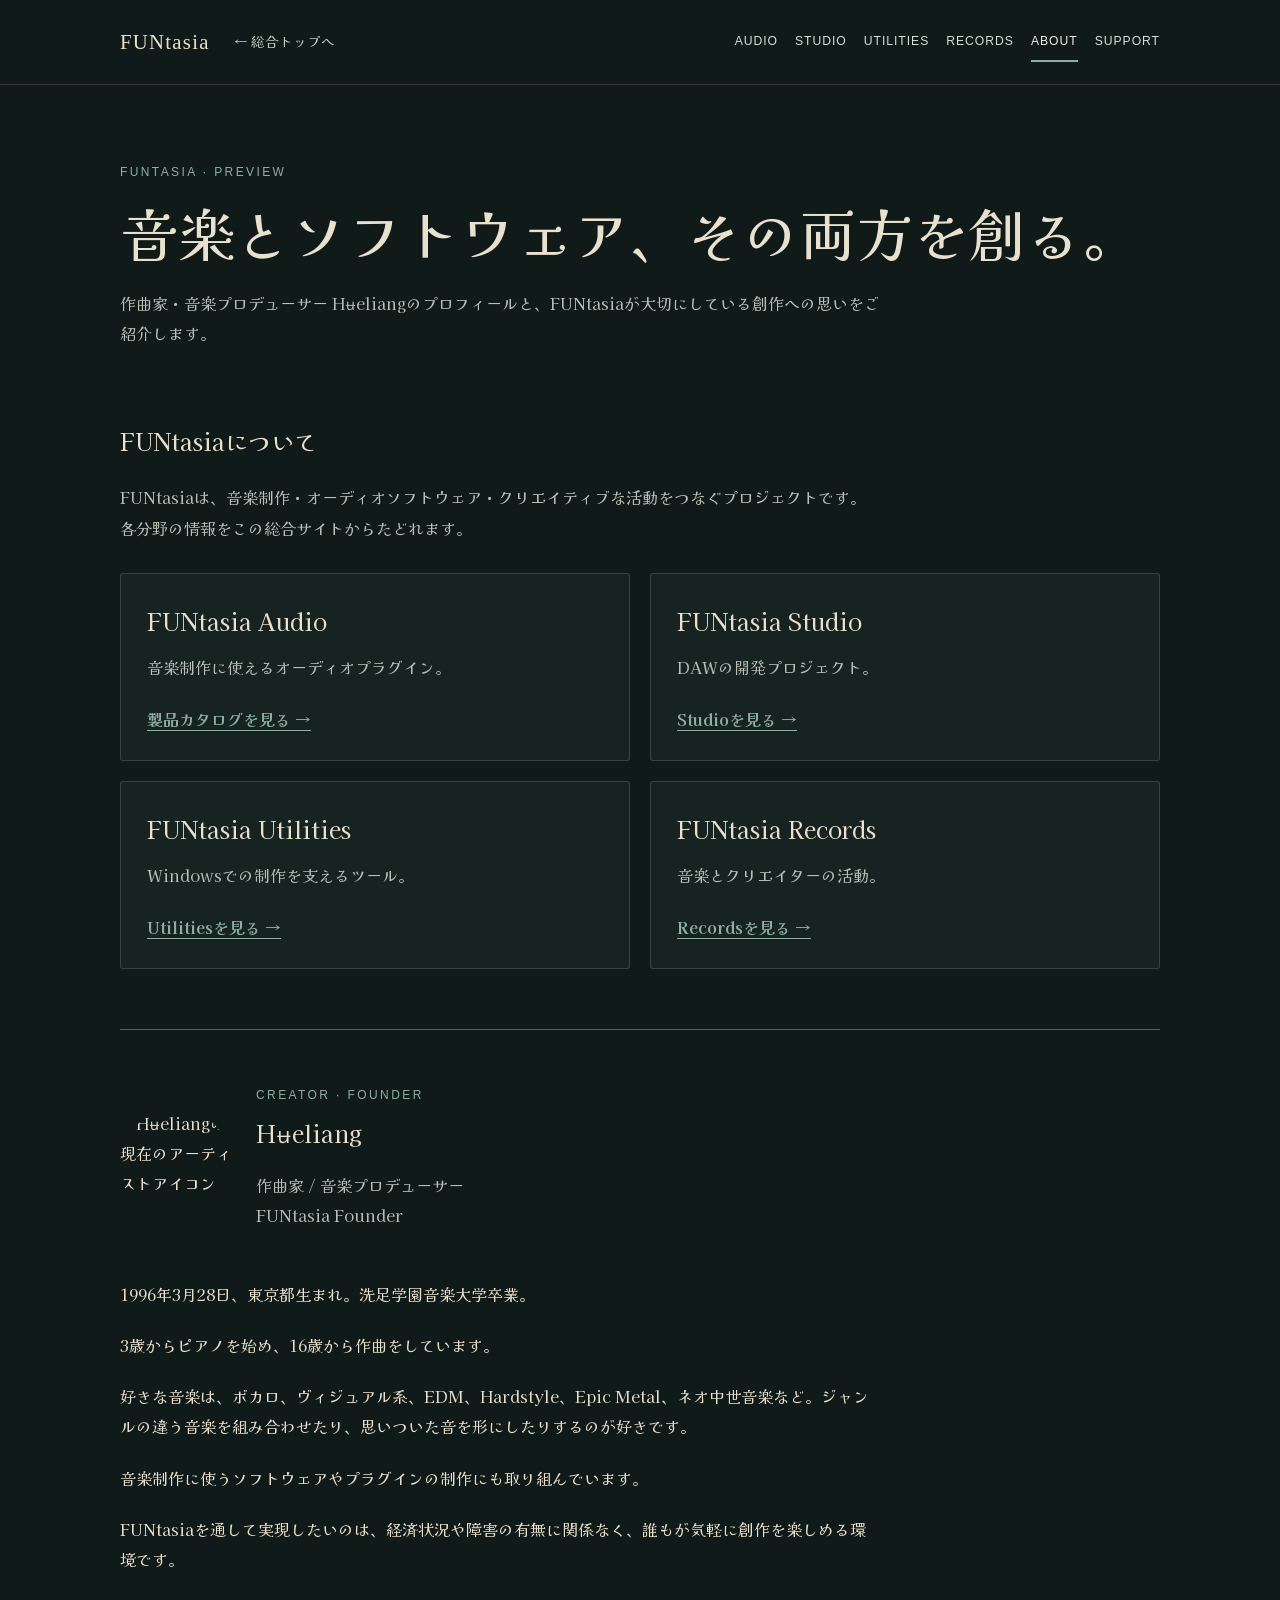
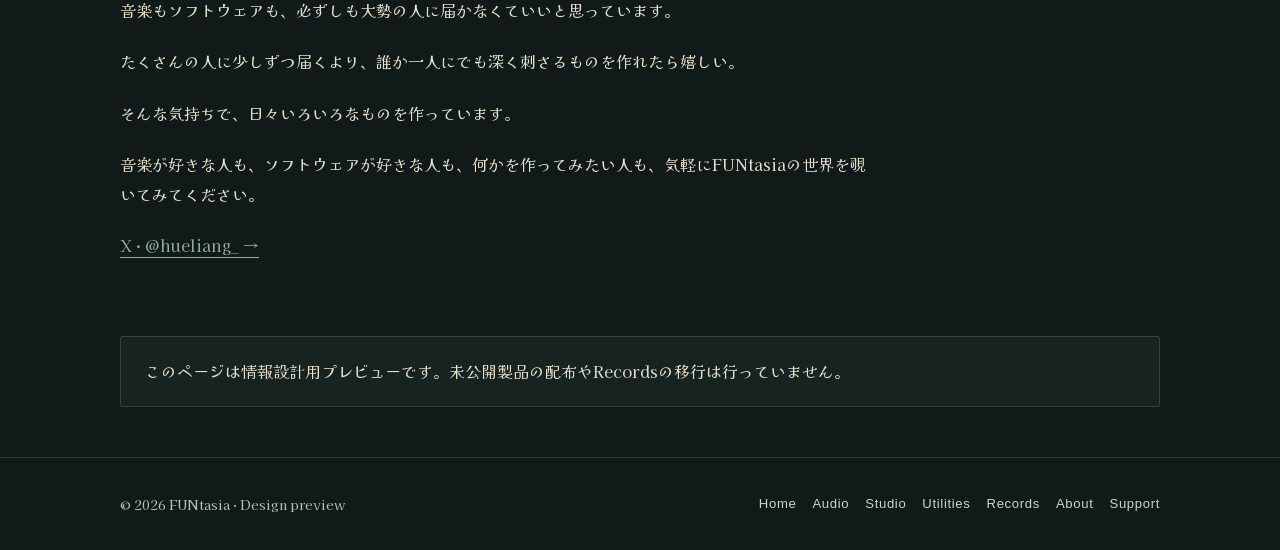
==== commit cb103fd4: "profile: focus Hueliang biography on music and creative projects" ====
--- a/about/index.html
+++ b/about/index.html
@@ -1 +1 @@
-<!doctype html><html lang="ja"><head><meta charset="utf-8"><meta name="viewport" content="width=device-width,initial-scale=1"><meta name="robots" content="noindex,nofollow"><meta name="theme-color" content="#17231f"><title>About FUNtasia | FUNtasia Preview</title><meta name="description" content="FUNtasiaをつくるHʉeliangの音楽、ソフトウェア開発、そして創作への思いをご紹介します。"><link rel="stylesheet" href="../sections.css"></head><body><header class="top"><div class="wrap"><a class="brand" href="../">FUNtasia</a><a class="back" href="../">← 総合トップへ</a><nav class="site-nav" aria-label="サイト内ナビゲーション"><a href="../catalog/ja/">Audio</a><a href="../studio/">Studio</a><a href="../utilities/">Utilities</a><a href="../records/">Records</a><a href="./" aria-current="page">About</a><a href="../support/">Support</a></nav></div></header><main class="wrap"><section class="hero"><div class="eyebrow">FUNtasia · Preview</div><h1>音楽とソフトウェア、その両方を創る。</h1><p class="lead">作曲家・音楽プロデューサー・ソフトウェア開発者 Hʉeliangのプロフィールと、FUNtasiaが大切にしている創作への思いをご紹介します。</p></section><section><h2>FUNtasiaについて</h2><p class="lead">FUNtasiaは、音楽制作・オーディオソフトウェア・クリエイティブな活動をつなぐプロジェクトです。各分野の情報をこの総合サイトからたどれます。</p><div class="grid"><article class="card"><h2>FUNtasia Audio</h2><p>音楽制作に使えるオーディオプラグイン。</p><p><a href="../catalog/ja/">製品カタログを見る →</a></p></article><article class="card"><h2>FUNtasia Studio</h2><p>DAWの開発プロジェクト。</p><p><a href="../studio/">Studioを見る →</a></p></article><article class="card"><h2>FUNtasia Utilities</h2><p>Windowsでの制作を支えるツール。</p><p><a href="../utilities/">Utilitiesを見る →</a></p></article><article class="card"><h2>FUNtasia Records</h2><p>音楽とクリエイターの活動。</p><p><a href="../records/">Recordsを見る →</a></p></article></div></section><section class="profile-section" aria-labelledby="profile-title"><div class="profile-heading"><img class="profile-avatar" src="https://infofuntasiarecords-tech.github.io/funtasia-records/hueliang.png" alt="Hʉeliangの現在のアーティストアイコン" width="112" height="112"><div><div class="eyebrow">Creator · Founder</div><h2 id="profile-title">Hʉeliang</h2><p class="profile-role">作曲家 / 音楽プロデューサー / ソフトウェア開発者<br>FUNtasia Founder</p></div></div><div class="profile-copy"><p>1996年3月28日、東京都生まれ。洗足学園音楽大学卒業。</p><p>3歳からピアノを始め、16歳から作曲をしています。</p><p>好きな音楽は、ボカロ、ヴィジュアル系、EDM、Hardstyle、Epic Metal、ネオ中世音楽など。ジャンルの違う音楽を組み合わせたり、思いついた音を形にしたりするのが好きです。</p><p>プログラミングは、特に大きな理由もなく、なぜか始めました。</p><p>今では音楽を作るだけでなく、音楽制作に使うソフトウェアやプラグインの開発にも取り組んでいます。</p><p>FUNtasiaを通して実現したいのは、経済状況や障害の有無に関係なく、誰もが気軽に創作を楽しめる環境です。</p><p>音楽もソフトウェアも、必ずしも大勢の人に届かなくていいと思っています。</p><p>たくさんの人に少しずつ届くより、誰か一人にでも深く刺さるものを作れたら嬉しい。</p><p>そんな気持ちで、日々いろいろなものを作っています。</p><p>音楽が好きな人も、ソフトウェアが好きな人も、何かを作ってみたい人も、気軽にFUNtasiaの世界を覗いてみてください。</p><p class="profile-social"><a href="https://x.com/hueliang_" target="_blank" rel="noopener noreferrer">X · @hueliang_ →</a></p></div></section><aside class="notice">このページは情報設計用プレビューです。未公開製品の配布やRecordsの移行は行っていません。</aside></main><footer class="footer"><div class="wrap"><div class="footer-inner"><span>© 2026 FUNtasia · Design preview</span><nav class="footer-links" aria-label="Footer navigation"><a href="../">Home</a><a href="../catalog/ja/">Audio</a><a href="../studio/">Studio</a><a href="../utilities/">Utilities</a><a href="../records/">Records</a><a href="../about/">About</a><a href="../support/">Support</a></nav></div></div></footer></body></html>+<!doctype html><html lang="ja"><head><meta charset="utf-8"><meta name="viewport" content="width=device-width,initial-scale=1"><meta name="robots" content="noindex,nofollow"><meta name="theme-color" content="#17231f"><title>About FUNtasia | FUNtasia Preview</title><meta name="description" content="FUNtasiaをつくるHʉeliangの音楽、ソフトウェア開発、そして創作への思いをご紹介します。"><link rel="stylesheet" href="../sections.css"></head><body><header class="top"><div class="wrap"><a class="brand" href="../">FUNtasia</a><a class="back" href="../">← 総合トップへ</a><nav class="site-nav" aria-label="サイト内ナビゲーション"><a href="../catalog/ja/">Audio</a><a href="../studio/">Studio</a><a href="../utilities/">Utilities</a><a href="../records/">Records</a><a href="./" aria-current="page">About</a><a href="../support/">Support</a></nav></div></header><main class="wrap"><section class="hero"><div class="eyebrow">FUNtasia · Preview</div><h1>音楽とソフトウェア、その両方を創る。</h1><p class="lead">作曲家・音楽プロデューサー Hʉeliangのプロフィールと、FUNtasiaが大切にしている創作への思いをご紹介します。</p></section><section><h2>FUNtasiaについて</h2><p class="lead">FUNtasiaは、音楽制作・オーディオソフトウェア・クリエイティブな活動をつなぐプロジェクトです。各分野の情報をこの総合サイトからたどれます。</p><div class="grid"><article class="card"><h2>FUNtasia Audio</h2><p>音楽制作に使えるオーディオプラグイン。</p><p><a href="../catalog/ja/">製品カタログを見る →</a></p></article><article class="card"><h2>FUNtasia Studio</h2><p>DAWの開発プロジェクト。</p><p><a href="../studio/">Studioを見る →</a></p></article><article class="card"><h2>FUNtasia Utilities</h2><p>Windowsでの制作を支えるツール。</p><p><a href="../utilities/">Utilitiesを見る →</a></p></article><article class="card"><h2>FUNtasia Records</h2><p>音楽とクリエイターの活動。</p><p><a href="../records/">Recordsを見る →</a></p></article></div></section><section class="profile-section" aria-labelledby="profile-title"><div class="profile-heading"><img class="profile-avatar" src="https://infofuntasiarecords-tech.github.io/funtasia-records/hueliang.png" alt="Hʉeliangの現在のアーティストアイコン" width="112" height="112"><div><div class="eyebrow">Creator · Founder</div><h2 id="profile-title">Hʉeliang</h2><p class="profile-role">作曲家 / 音楽プロデューサー<br>FUNtasia Founder</p></div></div><div class="profile-copy"><p>1996年3月28日、東京都生まれ。洗足学園音楽大学卒業。</p><p>3歳からピアノを始め、16歳から作曲をしています。</p><p>好きな音楽は、ボカロ、ヴィジュアル系、EDM、Hardstyle、Epic Metal、ネオ中世音楽など。ジャンルの違う音楽を組み合わせたり、思いついた音を形にしたりするのが好きです。</p><p>音楽制作に使うソフトウェアやプラグインの制作にも取り組んでいます。</p><p>FUNtasiaを通して実現したいのは、経済状況や障害の有無に関係なく、誰もが気軽に創作を楽しめる環境です。</p><p>音楽もソフトウェアも、必ずしも大勢の人に届かなくていいと思っています。</p><p>たくさんの人に少しずつ届くより、誰か一人にでも深く刺さるものを作れたら嬉しい。</p><p>そんな気持ちで、日々いろいろなものを作っています。</p><p>音楽が好きな人も、ソフトウェアが好きな人も、何かを作ってみたい人も、気軽にFUNtasiaの世界を覗いてみてください。</p><p class="profile-social"><a href="https://x.com/hueliang_" target="_blank" rel="noopener noreferrer">X · @hueliang_ →</a></p></div></section><aside class="notice">このページは情報設計用プレビューです。未公開製品の配布やRecordsの移行は行っていません。</aside></main><footer class="footer"><div class="wrap"><div class="footer-inner"><span>© 2026 FUNtasia · Design preview</span><nav class="footer-links" aria-label="Footer navigation"><a href="../">Home</a><a href="../catalog/ja/">Audio</a><a href="../studio/">Studio</a><a href="../utilities/">Utilities</a><a href="../records/">Records</a><a href="../about/">About</a><a href="../support/">Support</a></nav></div></div></footer></body></html>
